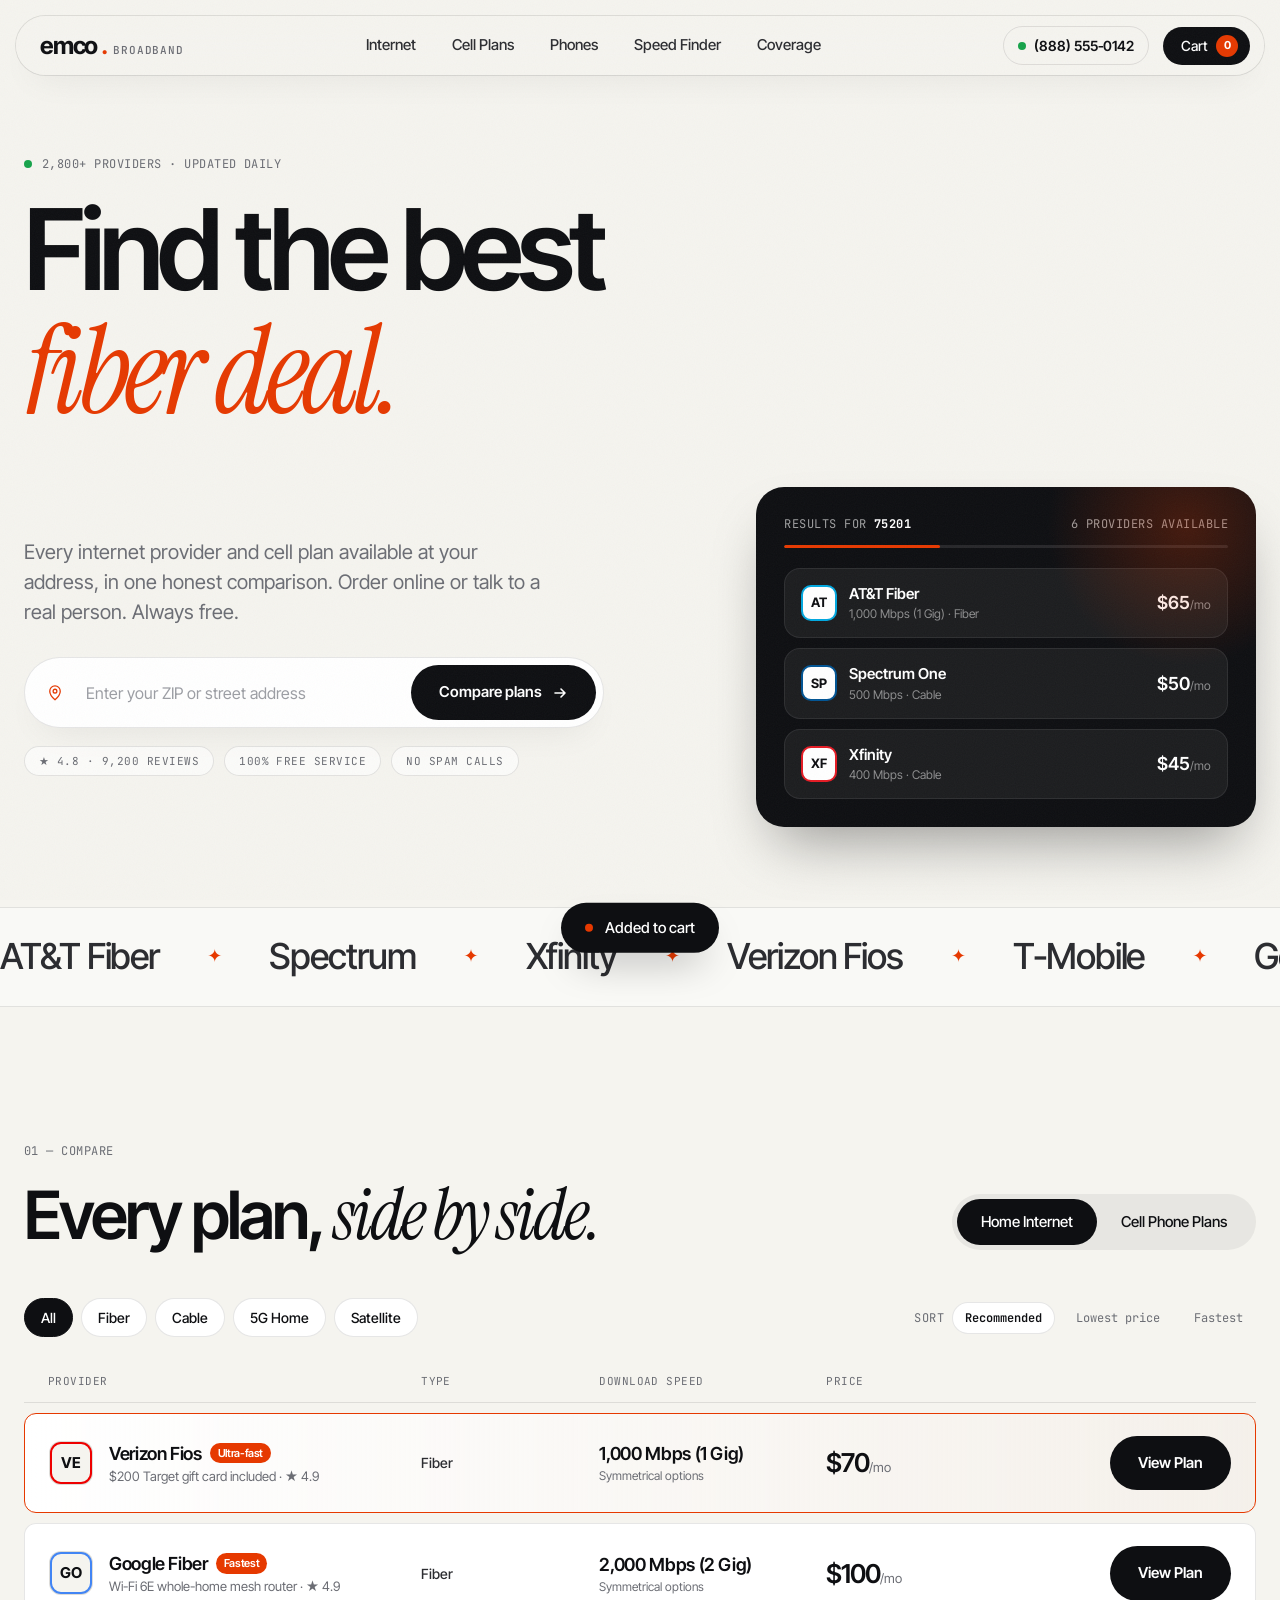
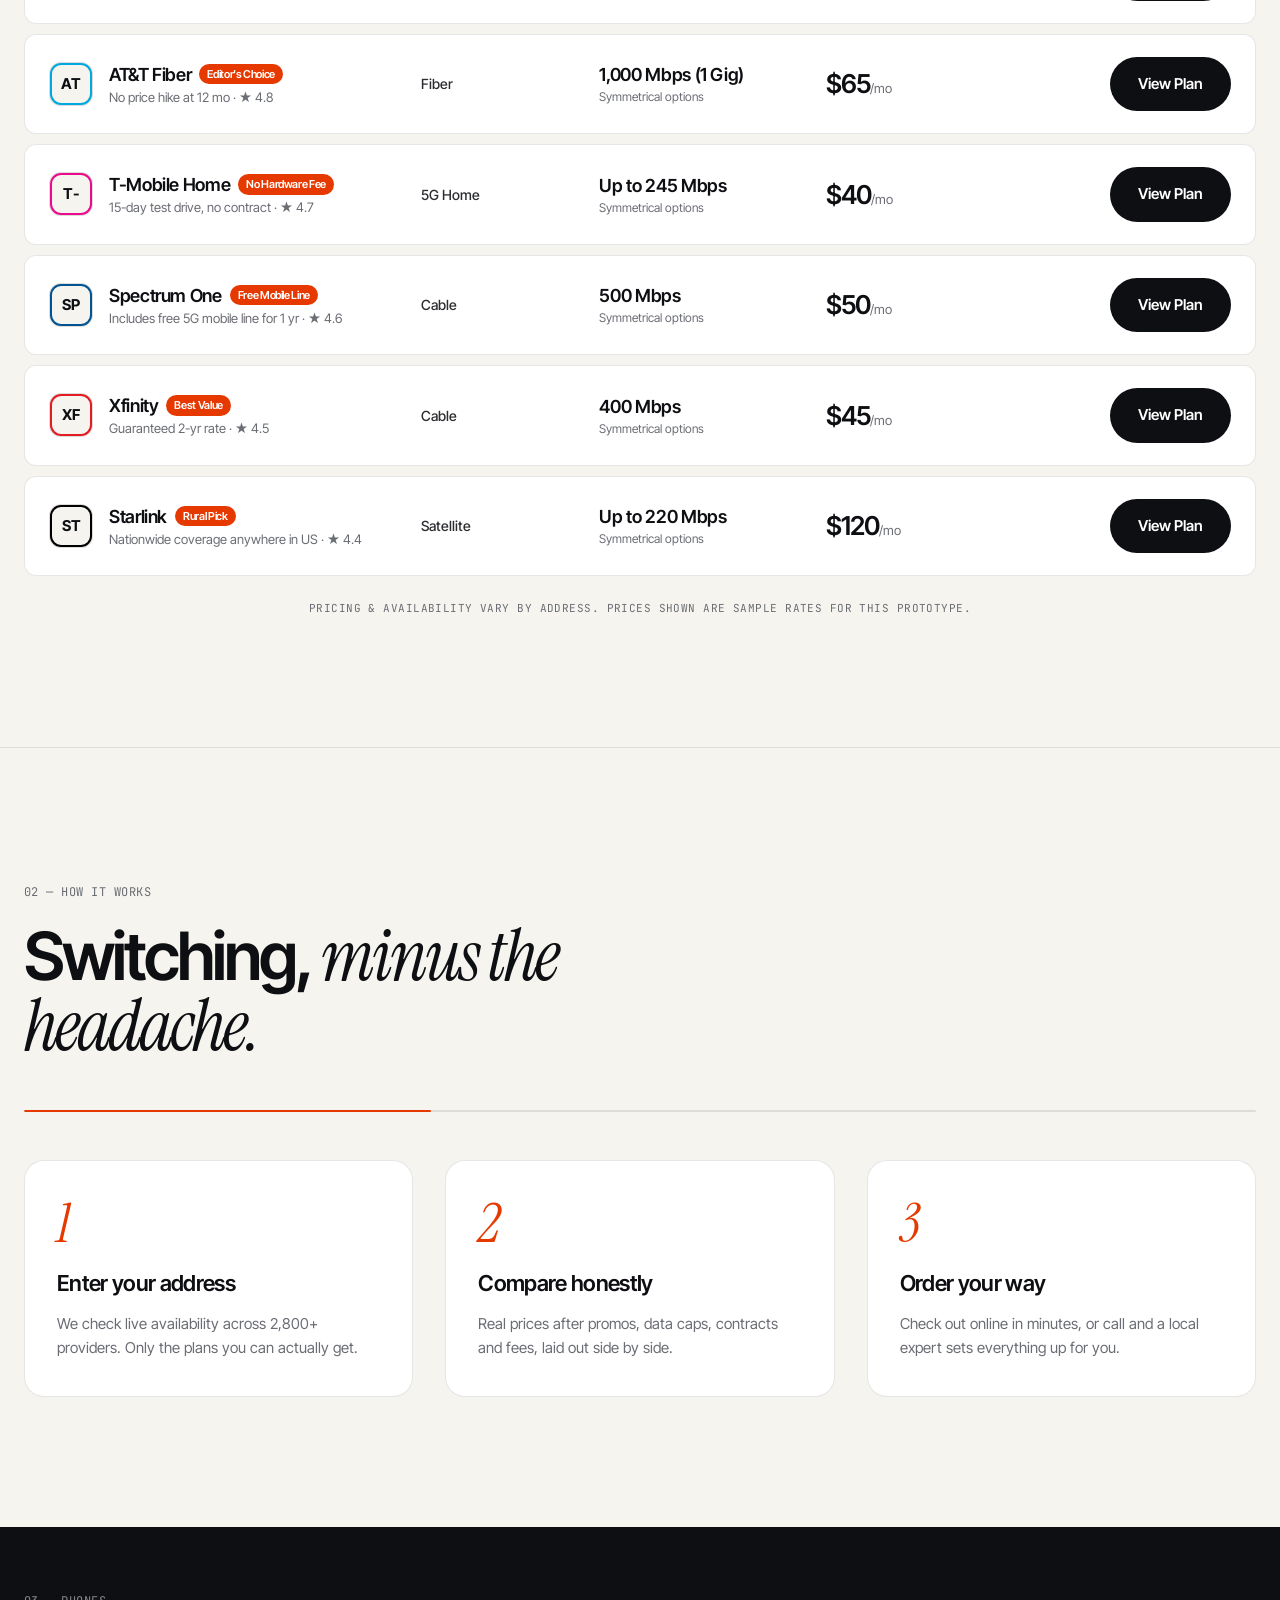
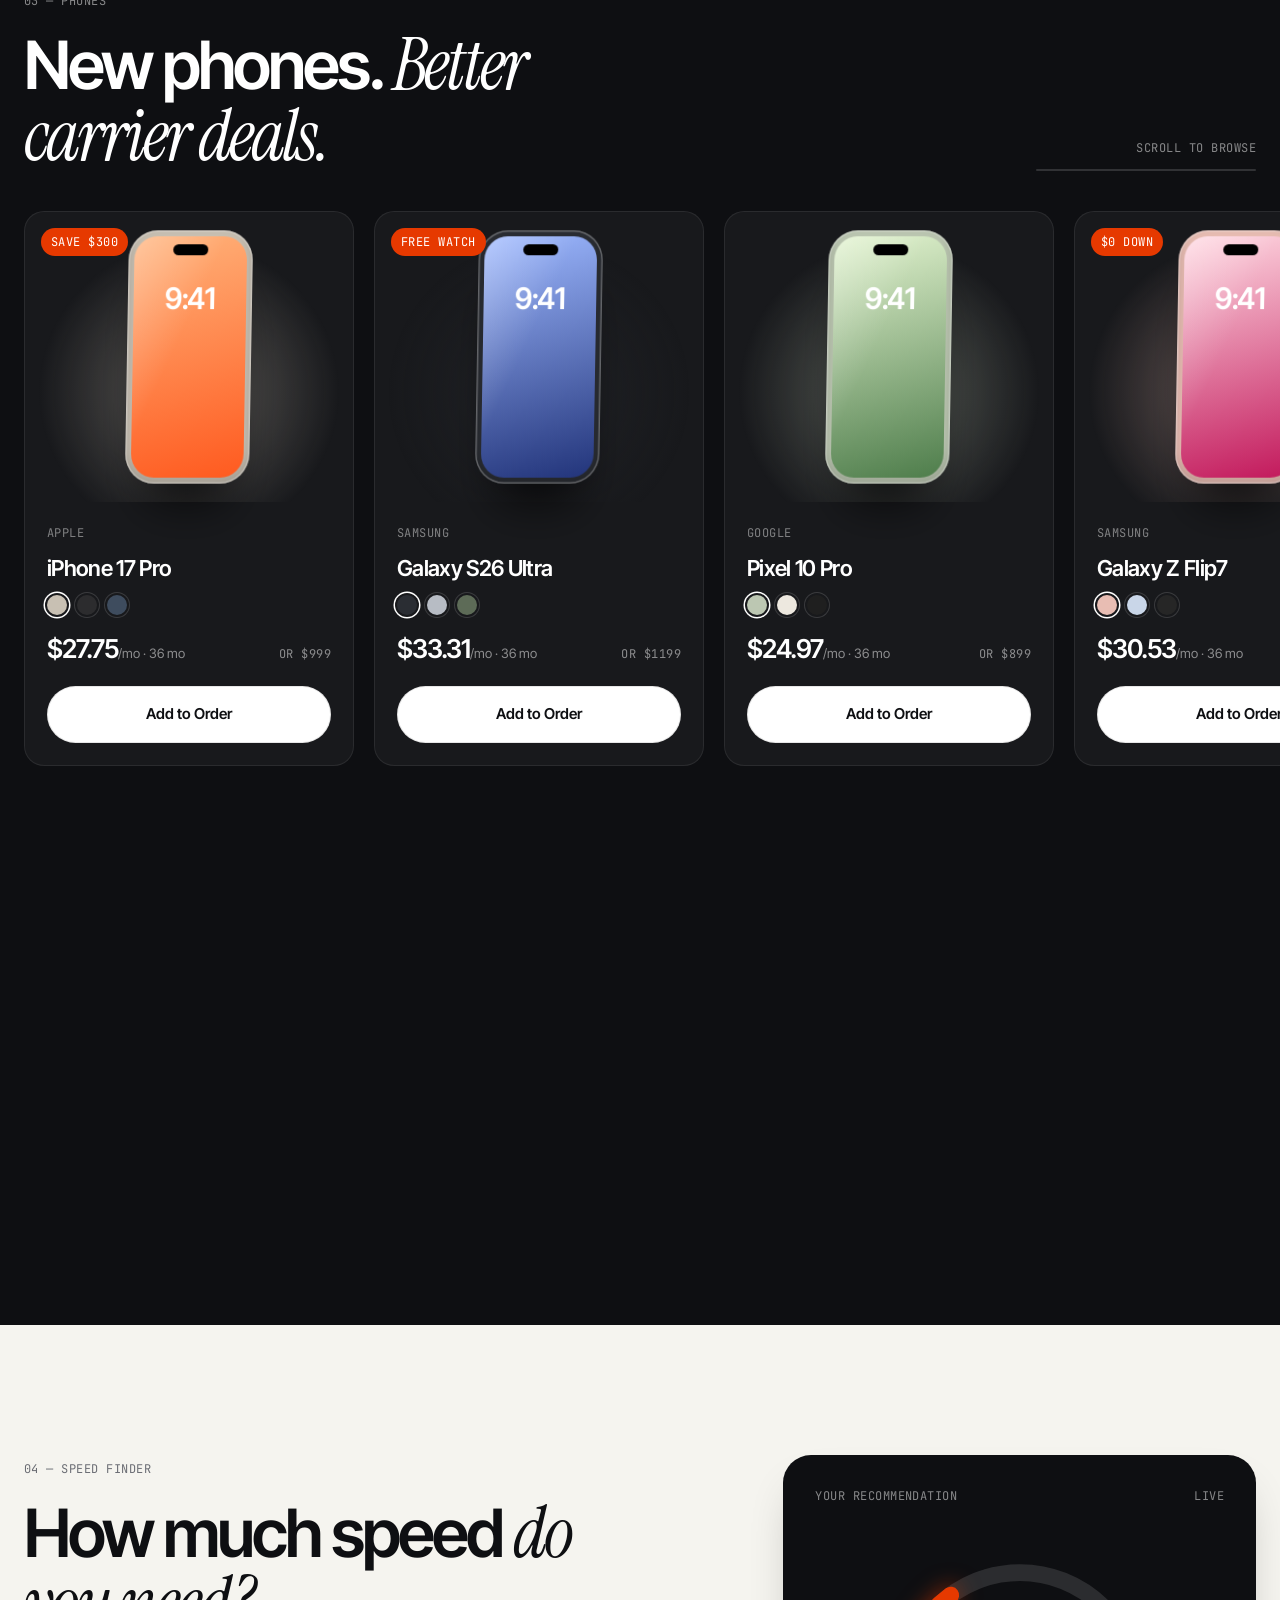
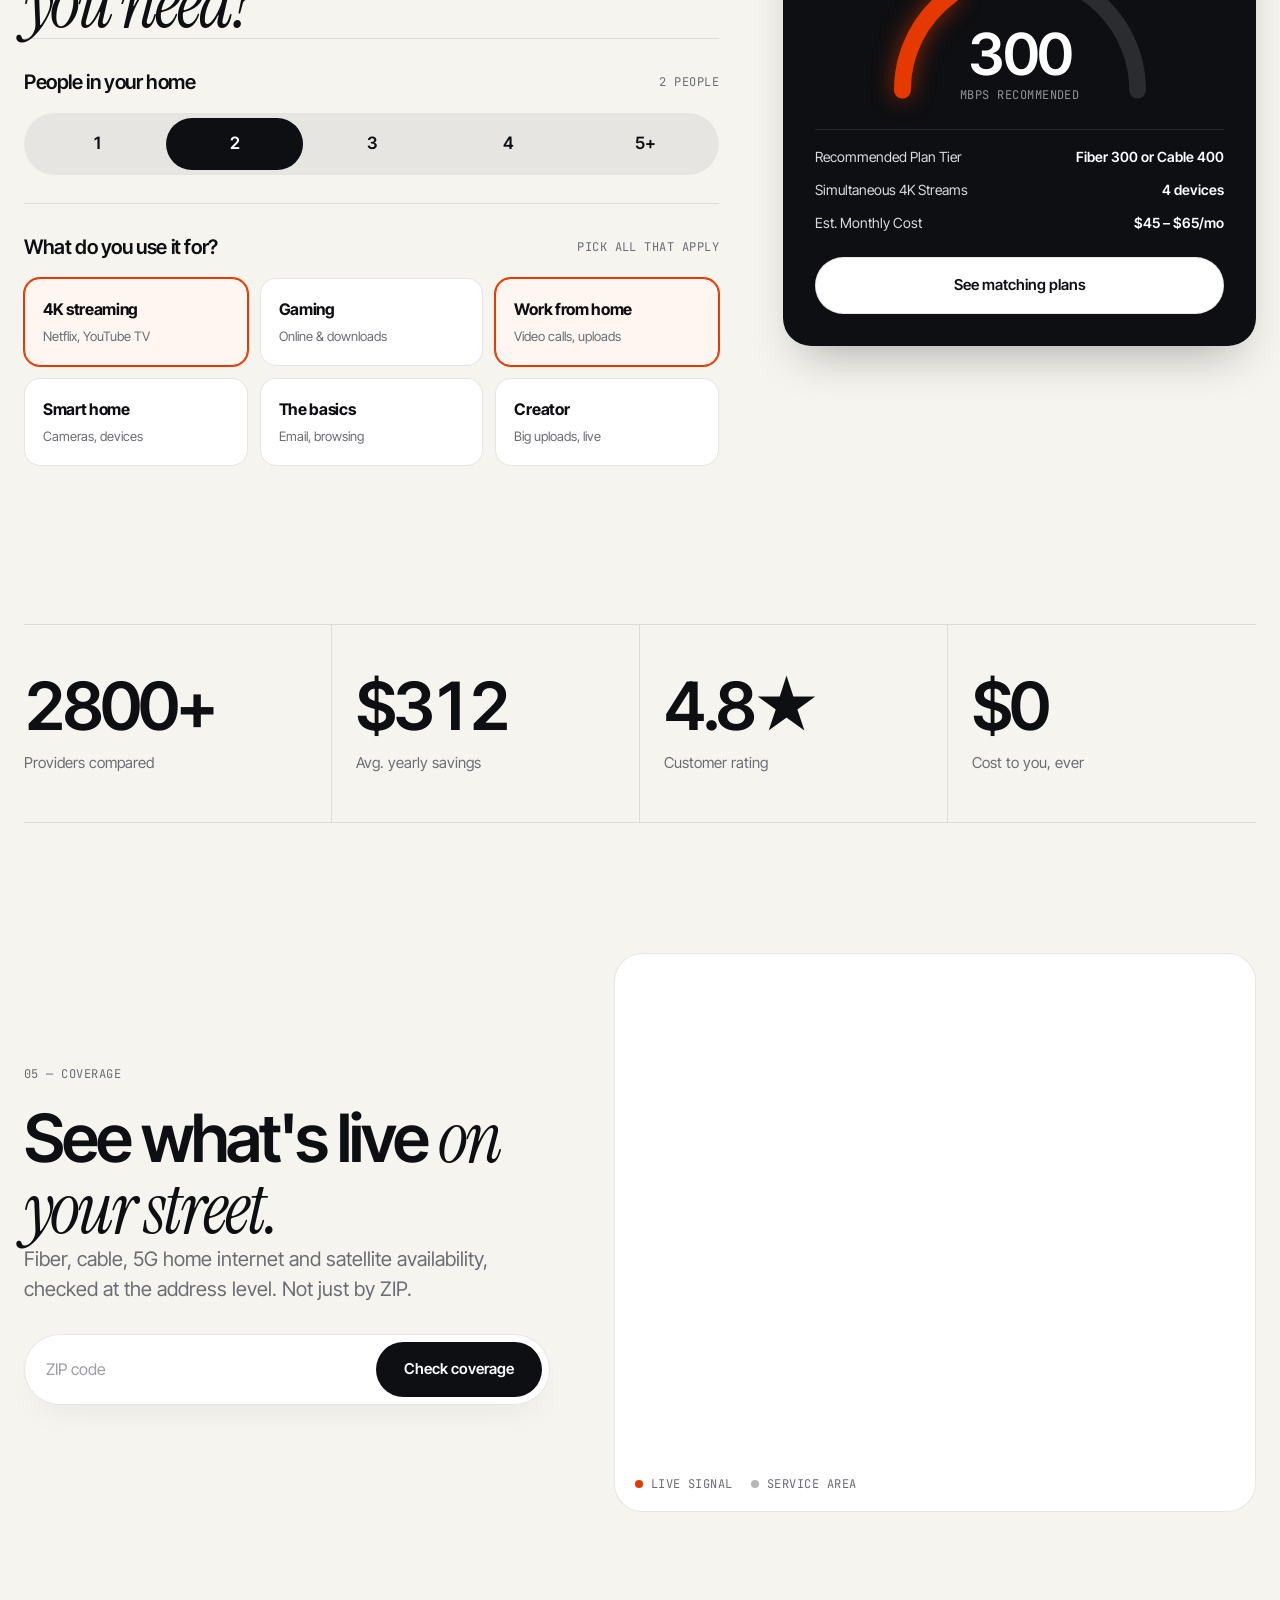
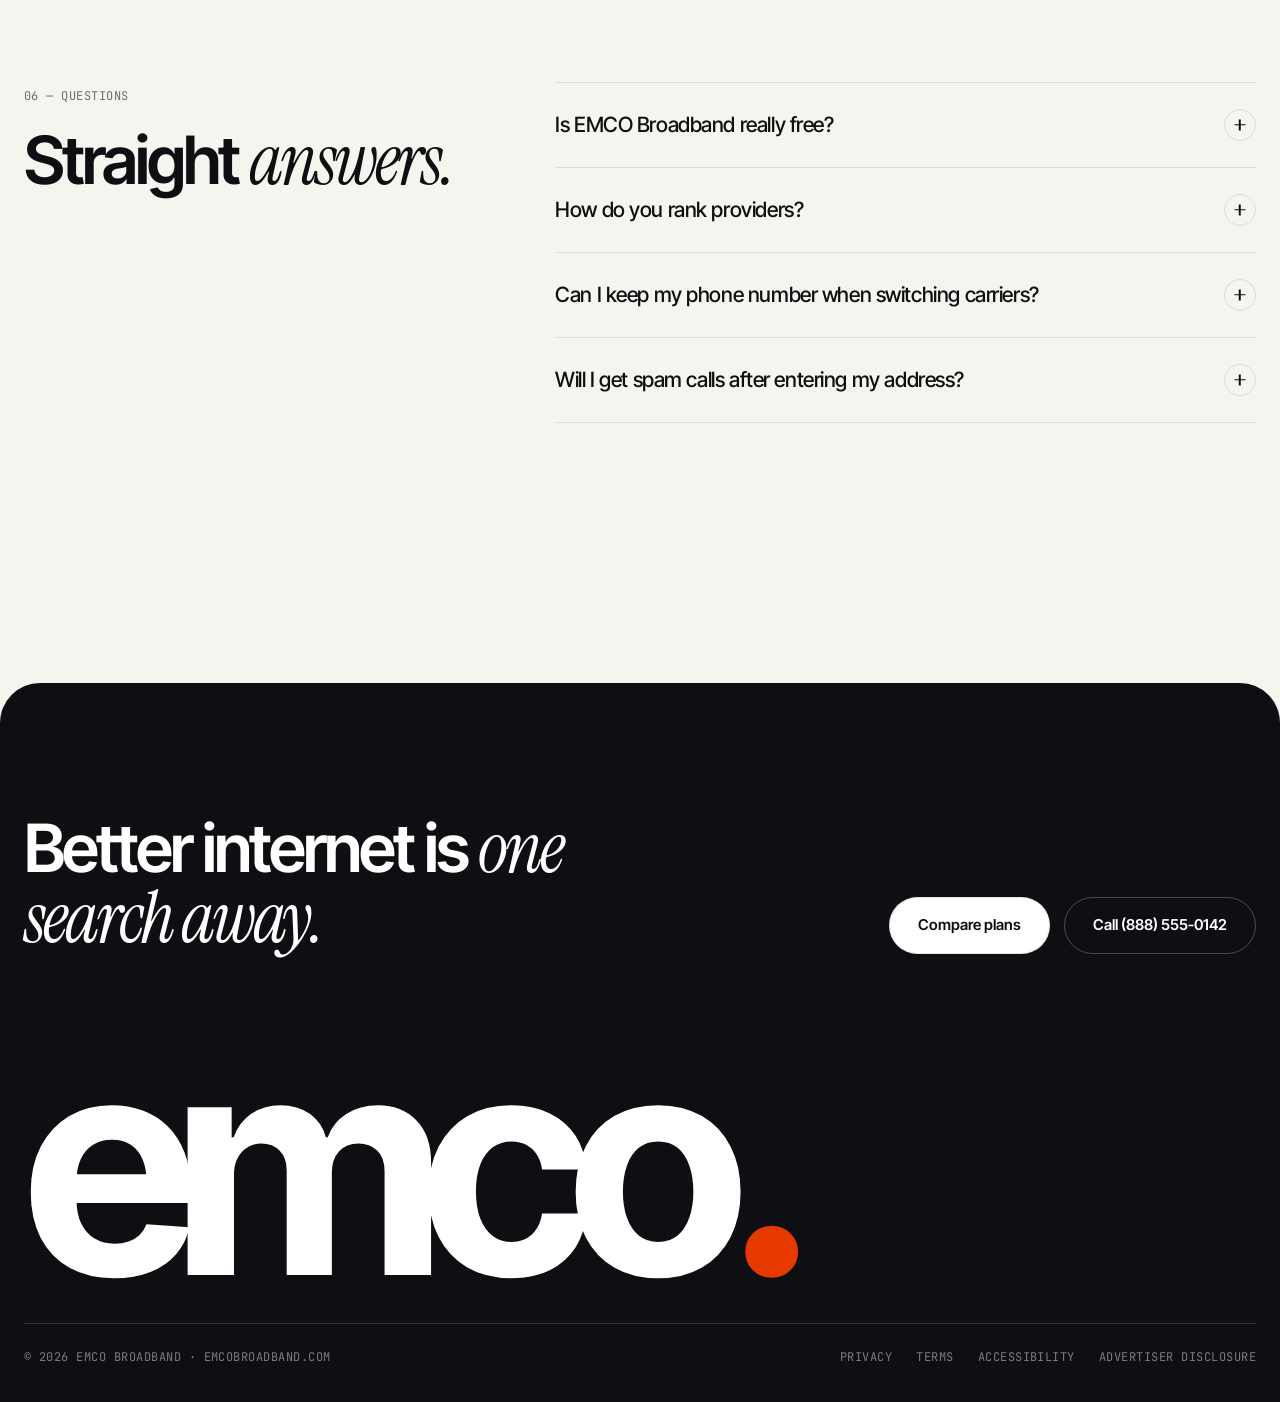
==== index.html @ efa90bae "Initial commit of EMCO Broadband" ====
<!doctype html>
<html lang="en">
<head>
  <meta charset="utf-8">
  <meta name="viewport" content="width=device-width, initial-scale=1">
  <title>EMCO Broadband — Compare Internet & Cell Phone Plans at Your Address</title>
  <meta name="description" content="Compare every internet provider and cell phone plan available at your address. Fiber, cable, 5G home internet and satellite — order online or by phone, free.">
  <link rel="preconnect" href="https://fonts.googleapis.com">
  <link rel="preconnect" href="https://fonts.gstatic.com" crossorigin>
  <link href="https://fonts.googleapis.com/css2?family=Instrument+Serif:ital@0;1&family=Inter+Tight:wght@400;500;600;700&family=JetBrains+Mono:wght@400;500&display=swap" rel="stylesheet">
  <link rel="stylesheet" href="styles.css">
</head>
<body>
  <div class="cursor" aria-hidden="true"></div>

  <!-- NAV -->
  <header class="nav">
    <a class="logo" href="#top" aria-label="EMCO Broadband home">emco<span>.</span><small class="mono">broadband</small></a>
    <nav class="nav-links">
      <a href="#compare" data-tab-link="internet">Internet</a>
      <a href="#compare" data-tab-link="mobile">Cell Plans</a>
      <a href="#phones">Phones</a>
      <a href="#finder">Speed Finder</a>
      <a href="#coverage">Coverage</a>
    </nav>
    <div class="nav-actions">
      <a href="tel:+18885550142" class="call-link"><span class="live-dot"></span>(888) 555‑0142</a>
      <button class="cart-btn" aria-label="Cart"><span>Cart</span> <span class="cart-count">0</span></button>
    </div>
  </header>

  <main>
    <!-- HERO -->
    <section class="hero" id="top">
      <div class="container">
        <p class="eyebrow mono" data-reveal><span class="live-dot"></span>2,800+ providers · updated daily</p>
        <h1 class="hero-title" aria-label="Find the best internet at your address.">
          <span class="line"><span class="w">Find the best</span></span>
          <span class="line"><span class="w"><span class="rotator serif"><span class="rot-sizer" aria-hidden="true">phone deal.</span><span class="rw">internet.</span><span class="rw">fiber deal.</span><span class="rw">5G plan.</span><span class="rw">phone deal.</span></span></span></span>
        </h1>

        <div class="hero-grid">
          <div class="hero-copy">
            <p class="lead" data-reveal style="--d:.3s">Every internet provider and cell plan available at your address, in one honest comparison. Order online or talk to a real person. Always free.</p>
            <form class="address" id="heroForm" data-reveal style="--d:.4s">
              <svg class="pin" width="18" height="18" viewBox="0 0 24 24" fill="none" aria-hidden="true"><path d="M12 21s-7-6.2-7-11.5A7 7 0 0 1 19 9.5C19 14.8 12 21 12 21Z" stroke="currentColor" stroke-width="1.7"/><circle cx="12" cy="9.5" r="2.5" stroke="currentColor" stroke-width="1.7"/></svg>
              <input type="text" placeholder="Enter your ZIP or street address" aria-label="ZIP or address">
              <button class="btn btn-ink magnetic" type="submit"><span>Compare plans</span>
                <svg width="16" height="16" viewBox="0 0 16 16" fill="none"><path d="M3 8h10M9 4l4 4-4 4" stroke="currentColor" stroke-width="1.6" stroke-linecap="round" stroke-linejoin="round"/></svg>
              </button>
            </form>
            <div class="hero-proof mono" data-reveal style="--d:.5s">
              <span>★ 4.8 · 9,200 reviews</span><span>100% free service</span><span>No spam calls</span>
            </div>
          </div>

          <!-- animated live results preview -->
          <div class="results-card" data-reveal style="--d:.35s">
            <div class="rc-head mono"><span>Results for <b id="rcZip">75201</b></span><span id="rcCount">Searching…</span></div>
            <div class="rc-bar"><i></i></div>
            <div class="rc-list" id="rcList"></div>
          </div>
        </div>
      </div>
    </section>

    <!-- PROVIDER MARQUEE -->
    <div class="marquee" aria-label="Providers we compare">
      <div class="marquee-track">
        <span>AT&amp;T Fiber</span><span>Spectrum</span><span>Xfinity</span><span>Verizon Fios</span><span>T‑Mobile</span><span>Google Fiber</span><span>Starlink</span><span>Frontier</span><span>Cox</span><span>Visible</span><span>Mint Mobile</span>
        <span>AT&amp;T Fiber</span><span>Spectrum</span><span>Xfinity</span><span>Verizon Fios</span><span>T‑Mobile</span><span>Google Fiber</span><span>Starlink</span><span>Frontier</span><span>Cox</span><span>Visible</span><span>Mint Mobile</span>
      </div>
    </div>

    <!-- COMPARE -->
    <section class="section" id="compare">
      <div class="container">
        <div class="section-head">
          <div>
            <p class="eyebrow mono">01 — Compare</p>
            <h2 class="h2" data-reveal>Every plan, <span class="serif">side by side.</span></h2>
          </div>
          <div class="tabs" role="tablist">
            <span class="tab-indicator"></span>
            <button class="tab is-active" role="tab" data-tab="internet">Home Internet</button>
            <button class="tab" role="tab" data-tab="mobile">Cell Phone Plans</button>
          </div>
        </div>

        <div class="compare-tools">
          <div class="chips" id="chips"></div>
          <div class="sort mono">
            <span>Sort</span>
            <button class="on" data-sort="rec">Recommended</button>
            <button data-sort="price">Lowest price</button>
            <button data-sort="metric">Fastest</button>
          </div>
        </div>
        <div class="rows-head mono"><span>Provider</span><span>Type</span><span id="metricHead">Download speed</span><span>Price</span><span></span></div>
        <div class="rows" id="rows"></div>
        <p class="fine mono">Pricing & availability vary by address. Prices shown are sample rates for this prototype.</p>
      </div>
    </section>

    <!-- HOW IT WORKS -->
    <section class="section how" id="how">
      <div class="container">
        <p class="eyebrow mono">02 — How it works</p>
        <h2 class="h2" data-reveal>Switching, <span class="serif">minus the headache.</span></h2>
        <div class="steps-line"><i id="stepsLine"></i></div>
        <div class="steps">
          <div class="step-card" data-reveal><span class="step-num serif">1</span><h3>Enter your address</h3><p>We check live availability across 2,800+ providers. Only the plans you can actually get.</p></div>
          <div class="step-card" data-reveal style="--d:.1s"><span class="step-num serif">2</span><h3>Compare honestly</h3><p>Real prices after promos, data caps, contracts and fees, laid out side by side.</p></div>
          <div class="step-card" data-reveal style="--d:.2s"><span class="step-num serif">3</span><h3>Order your way</h3><p>Check out online in minutes, or call and a local expert sets everything up for you.</p></div>
        </div>
      </div>
    </section>

    <!-- PHONES (horizontal scroll) -->
    <section class="phones" id="phones">
      <div class="phones-sticky">
        <div class="container phones-head">
          <div>
            <p class="eyebrow mono">03 — Phones</p>
            <h2 class="h2">New phones. <span class="serif">Better carrier deals.</span></h2>
          </div>
          <div class="phones-meta">
            <span class="mono">Scroll to browse</span>
            <div class="progress"><span id="phonesProgress"></span></div>
          </div>
        </div>
        <div class="phones-track" id="phonesTrack"></div>
      </div>
    </section>

    <!-- SPEED FINDER -->
    <section class="section" id="finder">
      <div class="container finder-grid">
        <div>
          <p class="eyebrow mono">04 — Speed finder</p>
          <h2 class="h2" data-reveal>How much speed <span class="serif">do you need?</span></h2>

          <div class="step" data-reveal>
            <div class="step-label"><h4>People in your home</h4><span class="mono muted" id="peopleLabel">2 people</span></div>
            <div class="seg">
              <span class="seg-thumb"></span>
              <button data-people="1">1</button><button data-people="2">2</button><button data-people="3">3</button><button data-people="4">4</button><button data-people="5">5+</button>
            </div>
          </div>

          <div class="step" data-reveal>
            <div class="step-label"><h4>What do you use it for?</h4><span class="mono muted">Pick all that apply</span></div>
            <div class="choice-grid">
              <button class="choice" data-use="stream"><b>4K streaming</b><span>Netflix, YouTube TV</span></button>
              <button class="choice" data-use="game"><b>Gaming</b><span>Online & downloads</span></button>
              <button class="choice" data-use="wfh"><b>Work from home</b><span>Video calls, uploads</span></button>
              <button class="choice" data-use="smart"><b>Smart home</b><span>Cameras, devices</span></button>
              <button class="choice" data-use="basic"><b>The basics</b><span>Email, browsing</span></button>
              <button class="choice" data-use="creator"><b>Creator</b><span>Big uploads, live</span></button>
            </div>
          </div>
        </div>

        <aside class="summary" data-reveal>
          <div class="sum-head mono"><span>Your recommendation</span><span>Live</span></div>
          <div class="gauge">
            <svg viewBox="0 0 200 116" aria-hidden="true">
              <path class="gauge-track" d="M16 108 A84 84 0 0 1 184 108" pathLength="100"/>
              <path class="gauge-fill" d="M16 108 A84 84 0 0 1 184 108" pathLength="100"/>
            </svg>
            <div class="gauge-value"><span id="recNum">0</span><small class="mono">Mbps recommended</small></div>
          </div>
          <div class="sum-rows" id="recRows"></div>
          <button class="btn btn-light full" id="seeMatches"><span>See matching plans</span></button>
        </aside>
      </div>
    </section>

    <!-- STATS -->
    <section class="container stats">
      <div class="stat" data-reveal><b data-count="2800" data-suffix="+">0</b><span>Providers compared</span></div>
      <div class="stat" data-reveal style="--d:.08s"><b data-count="312" data-prefix="$">0</b><span>Avg. yearly savings</span></div>
      <div class="stat" data-reveal style="--d:.16s"><b data-count="4.8" data-dec="1" data-suffix="★">0</b><span>Customer rating</span></div>
      <div class="stat" data-reveal style="--d:.24s"><b data-count="0" data-prefix="$">0</b><span>Cost to you, ever</span></div>
    </section>

    <!-- COVERAGE -->
    <section class="section" id="coverage">
      <div class="container coverage-grid">
        <div>
          <p class="eyebrow mono">05 — Coverage</p>
          <h2 class="h2" data-reveal>See what's live <span class="serif">on your street.</span></h2>
          <p class="lead" data-reveal>Fiber, cable, 5G home internet and satellite availability, checked at the address level. Not just by ZIP.</p>
          <form class="address" id="zipForm" data-reveal>
            <input type="text" inputmode="numeric" placeholder="ZIP code" aria-label="ZIP code" maxlength="10">
            <button class="btn btn-ink magnetic" type="submit"><span>Check coverage</span></button>
          </form>
          <p class="form-result" id="zipResult" aria-live="polite"></p>
        </div>
        <div class="map" data-reveal>
          <canvas id="mapCanvas"></canvas>
          <div class="map-legend mono"><span><i></i>Live signal</span><span><i class="ink"></i>Service area</span></div>
        </div>
      </div>
    </section>

    <!-- FAQ -->
    <section class="section faq">
      <div class="container faq-grid">
        <div>
          <p class="eyebrow mono">06 — Questions</p>
          <h2 class="h2" data-reveal>Straight <span class="serif">answers.</span></h2>
        </div>
        <div class="faq-list">
          <div class="faq-item"><button class="faq-q">Is EMCO Broadband really free?<i></i></button><div class="faq-a"><div><p>Yes. Providers pay us when you sign up, so you never pay extra. You get the same price, or better, than going direct.</p></div></div></div>
          <div class="faq-item"><button class="faq-q">How do you rank providers?<i></i></button><div class="faq-a"><div><p>"Recommended" weighs real price after promos, speed, contract terms and customer ratings. You can re-sort by price or speed any time.</p></div></div></div>
          <div class="faq-item"><button class="faq-q">Can I keep my phone number when switching carriers?<i></i></button><div class="faq-a"><div><p>Absolutely. We'll port your number during checkout. Most transfers finish within minutes.</p></div></div></div>
          <div class="faq-item"><button class="faq-q">Will I get spam calls after entering my address?<i></i></button><div class="faq-a"><div><p>No. We never sell your info. We only call if you ask us to.</p></div></div></div>
        </div>
      </div>
    </section>
  </main>

  <!-- CTA / FOOTER -->
  <footer class="cta">
    <div class="container">
      <div class="cta-row">
        <h2 class="h2" data-reveal>Better internet is <span class="serif">one search away.</span></h2>
        <div class="cta-actions">
          <a href="#top" class="btn btn-light magnetic"><span>Compare plans</span></a>
          <a href="tel:+18885550142" class="btn btn-ghost"><span>Call (888) 555‑0142</span></a>
        </div>
      </div>
      <div class="wordmark" aria-hidden="true"><span style="--i:0">e</span><span style="--i:1">m</span><span style="--i:2">c</span><span style="--i:3">o</span><span class="dot" style="--i:4">.</span></div>
      <div class="footer-row mono">
        <span>© 2026 EMCO Broadband · emcobroadband.com</span>
        <nav><a href="#">Privacy</a><a href="#">Terms</a><a href="#">Accessibility</a><a href="#">Advertiser disclosure</a></nav>
      </div>
    </div>
  </footer>

  <div class="toast" role="status"><i></i><span id="toastText">Added to cart</span></div>

  <script src="app.js"></script>
</body>
</html>
---- styles.css ----
:root {
  --bg: #F5F4EF;
  --bg-card: #FFFFFF;
  --ink: #0E0F12;
  --ink-secondary: #2C2D31;
  --muted: #6B6D74;
  --line: rgba(14, 15, 18, 0.1);
  --line-light: rgba(14, 15, 18, 0.05);
  --accent: #E63900;
  --accent-soft: rgba(230, 57, 0, 0.08);
  --accent-glow: rgba(230, 57, 0, 0.25);
  --blue: #1D58F6;
  --green: #108A4A;
  --ease: cubic-bezier(0.16, 1, 0.3, 1);
  --ease-bounce: cubic-bezier(0.34, 1.56, 0.64, 1);
  --r: 20px;
  --r-sm: 12px;
}

* { box-sizing: border-box; margin: 0; padding: 0; }
html { -webkit-font-smoothing: antialiased; scroll-behavior: smooth; }
body {
  background: var(--bg);
  color: var(--ink);
  font-family: 'Inter Tight', system-ui, -apple-system, sans-serif;
  font-size: 16px;
  line-height: 1.5;
  overflow-x: hidden;
}

/* Subtle grain texture overlay */
body::after {
  content: ''; position: fixed; inset: 0; pointer-events: none; z-index: 999; opacity: 0.04;
  background-image: url("data:image/svg+xml,%3Csvg xmlns='http://www.w3.org/2000/svg' width='160' height='160'%3E%3Cfilter id='n'%3E%3CfeTurbulence type='fractalNoise' baseFrequency='.9' numOctaves='2' stitchTiles='stitch'/%3E%3C/filter%3E%3Crect width='100%25' height='100%25' filter='url(%23n)'/%3E%3C/svg%3E");
}

a { color: inherit; text-decoration: none; }
button { font: inherit; color: inherit; background: none; border: 0; cursor: pointer; }
input { font: inherit; color: inherit; }
::selection { background: var(--accent); color: #fff; }

.container { width: min(1280px, 100% - 48px); margin-inline: auto; }
.mono { font-family: 'JetBrains Mono', monospace; font-size: 12px; letter-spacing: 0.04em; text-transform: uppercase; }
.serif { font-family: 'Instrument Serif', Georgia, serif; font-style: italic; font-weight: 400; }
.muted { color: var(--muted); }
.accent { color: var(--accent); }

.eyebrow { display: inline-flex; align-items: center; gap: 10px; color: var(--muted); margin-bottom: 20px; }
.live-dot { width: 8px; height: 8px; border-radius: 50%; background: #16a34a; box-shadow: 0 0 0 0 rgba(22, 163, 74, 0.4); animation: pulse 2.2s infinite; }
@keyframes pulse {
  0% { box-shadow: 0 0 0 0 rgba(22, 163, 74, 0.5); }
  70% { box-shadow: 0 0 0 10px rgba(22, 163, 74, 0); }
  100% { box-shadow: 0 0 0 0 rgba(22, 163, 74, 0); }
}

/* Reveal motion */
[data-reveal] {
  opacity: 0;
  transform: translateY(28px);
  transition: opacity 0.85s var(--ease), transform 0.85s var(--ease);
  transition-delay: var(--d, 0s);
}
[data-reveal].in { opacity: 1; transform: translateY(0); }

/* Interactive cursor */
.cursor {
  position: fixed; top: 0; left: 0; width: 10px; height: 10px; border-radius: 50%;
  background: var(--accent); pointer-events: none; z-index: 500; opacity: 0;
  transition: width 0.35s var(--ease), height 0.35s var(--ease), background 0.3s;
  mix-blend-mode: multiply;
}
.cursor.big { width: 44px; height: 44px; background: rgba(230, 57, 0, 0.15); mix-blend-mode: normal; }
@media (pointer: coarse) { .cursor { display: none; } }

/* ---------- NAV ---------- */
.nav {
  position: fixed; top: 16px; left: 50%; transform: translateX(-50%); z-index: 100;
  width: min(1280px, 100% - 32px); display: flex; align-items: center; justify-content: space-between;
  padding: 10px 14px 10px 24px; border-radius: 999px;
  background: rgba(245, 244, 239, 0.7);
  backdrop-filter: blur(16px); -webkit-backdrop-filter: blur(16px);
  box-shadow: 0 0 0 1px var(--line), 0 16px 36px -16px rgba(0, 0, 0, 0.08);
  transition: transform 0.5s var(--ease), background 0.3s;
}
.nav.hidden { transform: translate(-50%, -150%); }
.logo { font-weight: 700; font-size: 24px; letter-spacing: -0.05em; display: inline-flex; align-items: baseline; gap: 4px; }
.logo span { color: var(--accent); }
.logo small { font-size: 11px; color: var(--muted); font-weight: 500; letter-spacing: 0.08em; padding-left: 2px; }
.nav-links { display: flex; gap: 4px; }
.nav-links a { padding: 8px 16px; border-radius: 999px; font-weight: 500; font-size: 15px; color: var(--ink-secondary); transition: all 0.2s; }
.nav-links a:hover { background: rgba(14, 15, 18, 0.06); color: var(--ink); }
.nav-actions { display: flex; align-items: center; gap: 14px; }
.call-link { display: inline-flex; align-items: center; gap: 8px; font-size: 14px; font-weight: 600; color: var(--ink); padding: 8px 14px; border-radius: 999px; border: 1px solid var(--line); transition: border-color 0.2s, background 0.2s; }
.call-link:hover { border-color: var(--ink); background: rgba(14, 15, 18, 0.04); }
.cart-btn { display: inline-flex; align-items: center; gap: 8px; background: var(--ink); color: #fff; padding: 8px 12px 8px 18px; border-radius: 999px; font-weight: 500; font-size: 14px; transition: transform 0.2s; }
.cart-btn:hover { transform: scale(1.02); }
.cart-count { display: inline-grid; place-items: center; min-width: 22px; height: 22px; border-radius: 999px; background: var(--accent); color: #fff; font-size: 11px; font-weight: 700; }
.cart-count.bump { animation: bump 0.5s var(--ease-bounce); }
@keyframes bump { 50% { transform: scale(1.6); } }

/* ---------- BUTTONS ---------- */
.btn {
  display: inline-flex; align-items: center; justify-content: center; gap: 10px;
  padding: 16px 28px; border-radius: 999px; font-weight: 600; font-size: 15px; white-space: nowrap;
  position: relative; overflow: hidden; isolation: isolate;
  transition: transform 0.3s var(--ease), box-shadow 0.3s var(--ease), color 0.3s;
}
.btn::before {
  content: ''; position: absolute; inset: 0; z-index: -1;
  background: var(--accent); border-radius: inherit;
  transform: translateY(102%); transition: transform 0.45s var(--ease);
}
.btn:hover::before { transform: translateY(0); }
.btn-ink { background: var(--ink); color: #fff; }
.btn-ink:hover { color: #fff; box-shadow: 0 12px 28px -10px rgba(0, 0, 0, 0.35); }
.btn-light { background: #fff; color: var(--ink); border: 1px solid var(--line); }
.btn-light:hover { color: #fff; border-color: var(--accent); }
.btn-ghost { background: transparent; color: #fff; border: 1px solid rgba(255, 255, 255, 0.25); }
.btn-ghost:hover { border-color: #fff; background: rgba(255, 255, 255, 0.08); }
.btn.full { width: 100%; }
.btn.added::before { transform: translateY(0); background: var(--green); }
.btn.added { color: #fff; }

/* ---------- HERO ---------- */
.hero { padding: 150px 0 80px; min-height: 92vh; display: flex; align-items: center; }
.hero-title { font-size: clamp(52px, 8.8vw, 138px); line-height: 0.94; letter-spacing: -0.055em; font-weight: 600; margin: 4px 0 44px; }
.hero-title .line { display: block; overflow: hidden; padding-bottom: 0.08em; }
.hero-title .w { display: inline-block; transform: translateY(115%); transition: transform 1.1s var(--ease); }
.hero-title .line:nth-child(2) .w { transition-delay: 0.12s; }
.loaded .hero-title .w { transform: translateY(0); }

.rotator {
  position: relative; display: inline-block; line-height: 1; white-space: nowrap;
  color: var(--accent); font-size: 1.08em;
  clip-path: inset(-0.1em -0.3em -0.15em -0.1em);
  transition: width 0.65s var(--ease);
}
.rot-sizer { visibility: hidden; display: inline-block; width: 0; overflow: visible; }
.rotator .rw { position: absolute; left: 0; top: 0; white-space: nowrap; padding-right: 0.06em; transform: translateY(115%); transition: transform 0.75s var(--ease); }
.rotator .rw.is-active { transform: translateY(0); }
.rotator .rw.is-exit { transform: translateY(-115%); }
.rotator .rw:not(.is-active):not(.is-exit) { transition: none; }

.hero-grid { display: grid; grid-template-columns: 1.15fr 0.85fr; gap: 56px; align-items: center; }
.lead { font-size: 20px; line-height: 1.5; color: var(--muted); max-width: 520px; margin-bottom: 30px; font-weight: 400; }
.address {
  display: flex; align-items: center; gap: 8px; max-width: 580px;
  background: var(--bg-card); border: 1px solid var(--line); border-radius: 999px; padding: 7px;
  box-shadow: 0 16px 36px -16px rgba(0, 0, 0, 0.08);
  transition: box-shadow 0.3s, border-color 0.3s;
}
.address:focus-within { border-color: var(--ink); box-shadow: 0 0 0 4px var(--accent-glow), 0 20px 40px -16px rgba(0,0,0,0.12); }
.address .pin { margin-left: 14px; color: var(--accent); flex-shrink: 0; }
.address input { flex: 1; min-width: 0; border: 0; background: transparent; padding: 0 14px; outline: none; font-size: 16px; font-weight: 500; }
.address input::placeholder { color: #9C9EA4; font-weight: 400; }
.hero-proof { display: flex; flex-wrap: wrap; gap: 10px; color: var(--muted); margin-top: 18px; }
.hero-proof span { border: 1px solid var(--line); background: rgba(255, 255, 255, 0.6); border-radius: 999px; padding: 6px 14px; font-size: 11px; }

/* Hero Results Card (Live preview of BroadbandNow style comparison) */
.results-card {
  background: var(--ink); color: #fff; border-radius: 28px; padding: 28px;
  position: relative; overflow: hidden; box-shadow: 0 30px 60px -20px rgba(0, 0, 0, 0.4);
}
.results-card::before {
  content: ''; position: absolute; width: 280px; height: 280px; right: -70px; top: -100px;
  background: radial-gradient(circle, var(--accent-glow), transparent 70%); pointer-events: none;
}
.rc-head { display: flex; justify-content: space-between; align-items: center; color: rgba(255, 255, 255, 0.6); margin-bottom: 12px; }
.rc-head b { color: #fff; }
.rc-bar { height: 3px; background: rgba(255, 255, 255, 0.1); border-radius: 3px; overflow: hidden; margin-bottom: 20px; }
.rc-bar i { display: block; height: 100%; width: 35%; background: var(--accent); border-radius: 3px; animation: rcScan 2.4s ease-in-out infinite alternate; }
@keyframes rcScan { 0% { transform: translateX(0); width: 25%; } 100% { transform: translateX(250%); width: 45%; } }
.rc-list { display: grid; gap: 10px; }
.rc-item {
  display: flex; align-items: center; justify-content: space-between;
  background: rgba(255, 255, 255, 0.06); border: 1px solid rgba(255, 255, 255, 0.08);
  border-radius: 16px; padding: 14px 16px; transition: background 0.2s, transform 0.2s;
  animation: rcIn 0.5s var(--ease) backwards; animation-delay: calc(var(--i) * 80ms);
}
@keyframes rcIn { from { opacity: 0; transform: translateY(16px); } }
.rc-item:hover { background: rgba(255, 255, 255, 0.12); transform: translateX(4px); }
.rc-prov { display: flex; align-items: center; gap: 12px; }
.rc-badge { width: 36px; height: 36px; border-radius: 10px; background: #fff; color: var(--ink); display: grid; place-items: center; font-weight: 700; font-size: 13px; }
.rc-name { font-weight: 600; font-size: 15px; }
.rc-sub { font-size: 12px; color: rgba(255, 255, 255, 0.5); }
.rc-price { text-align: right; }
.rc-price b { font-size: 18px; font-weight: 600; }
.rc-price span { font-size: 12px; color: rgba(255, 255, 255, 0.5); }

/* ---------- MARQUEE ---------- */
.marquee { border-block: 1px solid var(--line); overflow: hidden; padding: 22px 0; background: rgba(255, 255, 255, 0.4); }
.marquee-track { display: flex; width: max-content; animation: marq 42s linear infinite; }
.marquee:hover .marquee-track { animation-play-state: paused; }
.marquee-track span {
  display: inline-flex; align-items: center;
  font-size: clamp(22px, 2.8vw, 38px); font-weight: 500; letter-spacing: -0.03em;
  white-space: nowrap; padding-right: 48px; color: var(--ink-secondary);
}
.marquee-track span::after { content: '✦'; color: var(--accent); font-size: 0.5em; margin-left: 48px; }
@keyframes marq { to { transform: translateX(-50%); } }

/* ---------- SECTIONS ---------- */
.section { padding: 130px 0; }
.section-head { display: flex; justify-content: space-between; align-items: flex-end; gap: 32px; flex-wrap: wrap; margin-bottom: 48px; }
.h2 { font-size: clamp(38px, 5.2vw, 80px); line-height: 0.98; letter-spacing: -0.045em; font-weight: 600; max-width: 14ch; }
.h2 .serif { font-size: 1.08em; }

/* Tabs */
.tabs { position: relative; display: inline-flex; background: rgba(14, 15, 18, 0.06); padding: 5px; border-radius: 999px; }
.tab { position: relative; z-index: 1; padding: 12px 24px; border-radius: 999px; font-weight: 500; font-size: 15px; transition: color 0.35s; }
.tab.is-active { color: #fff; }
.tab-indicator { position: absolute; top: 5px; bottom: 5px; left: 0; width: 0; background: var(--ink); border-radius: 999px; transition: transform 0.5s var(--ease), width 0.5s var(--ease); }

/* Compare tools */
.compare-tools { display: flex; justify-content: space-between; align-items: center; gap: 20px; flex-wrap: wrap; margin-bottom: 24px; }
.chips { display: flex; gap: 8px; flex-wrap: wrap; }
.chip { padding: 8px 16px; border-radius: 999px; font-size: 14px; font-weight: 500; background: var(--bg-card); border: 1px solid var(--line); transition: all 0.2s; }
.chip:hover { border-color: var(--ink); }
.chip.on { background: var(--ink); color: #fff; border-color: var(--ink); }

.sort { display: flex; align-items: center; gap: 8px; color: var(--muted); font-size: 12px; }
.sort button { padding: 6px 12px; border-radius: 999px; border: 1px solid transparent; color: var(--muted); transition: all 0.2s; }
.sort button:hover { color: var(--ink); }
.sort button.on { color: var(--ink); border-color: var(--line); background: var(--bg-card); font-weight: 600; }

/* Table rows */
.rows-head {
  display: grid; grid-template-columns: 2.2fr 1fr 1.3fr 1.2fr 1.2fr; gap: 16px;
  padding: 12px 24px; color: var(--muted); font-size: 11px; border-bottom: 1px solid var(--line);
}
.rows { display: grid; gap: 10px; margin-top: 10px; }
.row-card {
  display: grid; grid-template-columns: 2.2fr 1fr 1.3fr 1.2fr 1.2fr; gap: 16px; align-items: center;
  background: var(--bg-card); border: 1px solid var(--line); border-radius: var(--r-sm);
  padding: 22px 24px; transition: transform 0.3s var(--ease), box-shadow 0.3s var(--ease), border-color 0.2s;
  animation: rowIn 0.5s var(--ease) backwards; animation-delay: calc(var(--i) * 50ms);
}
@keyframes rowIn { from { opacity: 0; transform: translateY(14px); } }
.row-card:hover { transform: translateY(-2px); box-shadow: 0 16px 36px -12px rgba(0, 0, 0, 0.08); border-color: rgba(14, 15, 18, 0.2); }
.row-card.highlight { border-color: var(--accent); background: linear-gradient(to right, #fff, rgba(230, 57, 0, 0.02)); }

.prov-cell { display: flex; align-items: center; gap: 16px; }
.prov-logo {
  width: 44px; height: 44px; border-radius: 12px; background: var(--bg);
  border: 1px solid var(--line); display: grid; place-items: center;
  font-weight: 700; font-size: 15px; color: var(--ink); flex-shrink: 0;
}
.prov-meta h3 { font-size: 18px; font-weight: 600; letter-spacing: -0.02em; display: flex; align-items: center; gap: 8px; }
.badge-tag { font-size: 11px; padding: 2px 8px; border-radius: 999px; background: var(--accent); color: #fff; font-weight: 600; }
.prov-meta p { font-size: 13px; color: var(--muted); }
.type-cell { font-size: 14px; font-weight: 500; color: var(--ink-secondary); }
.speed-cell b { font-size: 18px; font-weight: 600; letter-spacing: -0.02em; }
.speed-cell span { display: block; font-size: 12px; color: var(--muted); }
.price-cell b { font-size: 26px; font-weight: 600; letter-spacing: -0.04em; }
.price-cell span { font-size: 13px; color: var(--muted); }
.action-cell { display: flex; justify-content: flex-end; }
.fine { margin-top: 24px; color: var(--muted); font-size: 11px; text-align: center; }

/* ---------- HOW IT WORKS ---------- */
.how { background: var(--bg); border-top: 1px solid var(--line); }
.steps-line { height: 2px; background: var(--line); margin: 48px 0; position: relative; overflow: hidden; border-radius: 2px; }
.steps-line i { display: block; height: 100%; width: 33%; background: var(--accent); border-radius: inherit; transition: transform 0.6s var(--ease); }
.steps { display: grid; grid-template-columns: repeat(3, 1fr); gap: 32px; }
.step-card {
  background: var(--bg-card); border: 1px solid var(--line); border-radius: var(--r);
  padding: 36px 32px; position: relative; transition: transform 0.4s var(--ease), box-shadow 0.4s var(--ease);
}
.step-card:hover { transform: translateY(-6px); box-shadow: 0 24px 48px -18px rgba(0, 0, 0, 0.1); }
.step-num { font-size: 54px; line-height: 1; color: var(--accent); margin-bottom: 16px; display: block; }
.step-card h3 { font-size: 22px; font-weight: 600; letter-spacing: -0.03em; margin-bottom: 12px; }
.step-card p { color: var(--muted); font-size: 15px; line-height: 1.6; }

/* ---------- PHONES (Horizontal Scroll) ---------- */
.phones { position: relative; background: var(--ink); color: #fff; }
.phones-sticky { position: sticky; top: 0; height: 100vh; overflow: hidden; display: flex; flex-direction: column; justify-content: center; gap: 40px; }
.phones-head { display: flex; justify-content: space-between; align-items: flex-end; gap: 40px; }
.phones .eyebrow { color: rgba(255, 255, 255, 0.5); }
.phones-meta { display: grid; gap: 12px; justify-items: end; color: rgba(255, 255, 255, 0.5); }
.progress { width: 220px; height: 2px; background: rgba(255, 255, 255, 0.15); overflow: hidden; border-radius: 2px; }
.progress span { display: block; height: 100%; background: var(--accent); transform-origin: left; transform: scaleX(0); }
.phones-track { display: flex; gap: 20px; width: max-content; padding-left: max(24px, calc((100vw - 1280px) / 2)); padding-right: 24px; will-change: transform; }
.phone-card {
  width: 330px; flex: none; background: #18191C; border: 1px solid rgba(255, 255, 255, 0.08);
  border-radius: var(--r); overflow: hidden; transition: border-color 0.3s, transform 0.4s var(--ease);
}
.phone-card:hover { border-color: rgba(255, 255, 255, 0.25); }
.phone-stage {
  height: 290px; display: grid; place-items: center; position: relative; perspective: 900px;
  background: radial-gradient(circle at 50% 62%, color-mix(in srgb, var(--body) 40%, transparent), transparent 62%);
  transition: background 0.6s;
}
.phone-float { animation: float 6s ease-in-out infinite; }
.phone-card:nth-child(2n) .phone-float { animation-delay: -3s; }
@keyframes float { 50% { transform: translateY(-10px); } }
.phone {
  width: 128px; height: 254px; border-radius: 30px; padding: 6px; background: var(--body);
  box-shadow: inset 0 0 0 1.5px rgba(255, 255, 255, 0.28), inset 0 -8px 16px rgba(0, 0, 0, 0.2), 0 40px 50px -24px rgba(0, 0, 0, 0.8);
  transform: rotateY(var(--ry, -14deg)) rotateX(var(--rx, 4deg));
  transition: transform 0.5s var(--ease), background 0.6s;
}
.screen { width: 100%; height: 100%; border-radius: 24px; position: relative; overflow: hidden; background: linear-gradient(165deg, var(--s1), var(--s2)); }
.screen::after { content: ''; position: absolute; inset: 0; background: linear-gradient(115deg, rgba(255, 255, 255, 0.28), transparent 42%); }
.island { position: absolute; top: 8px; left: 50%; transform: translateX(-50%); width: 36px; height: 11px; background: #000; border-radius: 999px; z-index: 1; }
.time { position: absolute; top: 40px; width: 100%; text-align: center; color: #fff; font-weight: 600; font-size: 30px; letter-spacing: -0.04em; }
.badge { position: absolute; top: 16px; left: 16px; background: var(--accent); color: #fff; padding: 5px 10px; border-radius: 999px; z-index: 2; }
.phone-info { padding: 22px; display: grid; gap: 10px; }
.brand { color: rgba(255, 255, 255, 0.45); }
.phone-info h3 { font-size: 22px; letter-spacing: -0.03em; font-weight: 600; }
.swatches { display: flex; gap: 10px; }
.swatches button { width: 20px; height: 20px; border-radius: 50%; background: var(--c); box-shadow: 0 0 0 2px #18191C, 0 0 0 3px rgba(255, 255, 255, 0.15); transition: transform 0.2s; }
.swatches button:hover { transform: scale(1.15); }
.swatches button.on { box-shadow: 0 0 0 2px #18191C, 0 0 0 3.5px #fff; }
.phone-price { display: flex; justify-content: space-between; align-items: baseline; margin: 4px 0 8px; }
.phone-price b { font-size: 26px; letter-spacing: -0.04em; font-weight: 600; }
.phone-price span { color: rgba(255, 255, 255, 0.5); font-size: 13px; }
.phone-price .mono { font-size: 12px; }

/* ---------- SPEED FINDER ---------- */
.finder-grid { display: grid; grid-template-columns: 1.25fr 0.85fr; gap: 64px; align-items: start; }
.step { padding: 28px 0; border-top: 1px solid var(--line); display: grid; gap: 16px; }
.step-label { display: flex; justify-content: space-between; align-items: center; gap: 16px; }
.step-label h4 { font-size: 20px; font-weight: 600; letter-spacing: -0.02em; }
.seg { position: relative; display: grid; grid-template-columns: repeat(5, 1fr); background: rgba(14, 15, 18, 0.06); border-radius: 999px; padding: 5px; }
.seg button { position: relative; z-index: 1; padding: 13px 0; font-weight: 600; font-size: 17px; transition: color 0.4s; }
.seg button.on { color: #fff; }
.seg-thumb { position: absolute; top: 5px; bottom: 5px; left: 5px; width: calc((100% - 10px) / 5); background: var(--ink); border-radius: 999px; transform: translateX(calc(var(--idx, 0) * 100%)); transition: transform 0.5s var(--ease); }

.choice-grid { display: grid; grid-template-columns: repeat(3, 1fr); gap: 12px; }
.choice { text-align: left; padding: 18px; border-radius: 16px; background: var(--bg-card); border: 1px solid var(--line); transition: border-color 0.25s, box-shadow 0.25s, transform 0.3s var(--ease); }
.choice:hover { transform: translateY(-3px); }
.choice.on { border-color: var(--accent); background: #FFF5F1; box-shadow: 0 0 0 1px var(--accent); }
.choice b { display: block; font-size: 16px; letter-spacing: -0.02em; margin-bottom: 2px; }
.choice span { color: var(--muted); font-size: 13px; }

.summary {
  position: sticky; top: 100px; background: var(--ink); color: #fff;
  border-radius: 28px; padding: 32px; display: grid; gap: 24px;
  box-shadow: 0 24px 48px -18px rgba(0, 0, 0, 0.3);
}
.sum-head { display: flex; justify-content: space-between; color: rgba(255, 255, 255, 0.5); }
.gauge { position: relative; margin: 10px auto 4px; max-width: 280px; width: 100%; }
.gauge svg { width: 100%; display: block; overflow: visible; }
.gauge-track, .gauge-fill { fill: none; stroke-width: 12; stroke-linecap: round; }
.gauge-track { stroke: rgba(255, 255, 255, 0.12); }
.gauge-fill { stroke: var(--accent); stroke-dasharray: 100; stroke-dashoffset: 100; filter: drop-shadow(0 0 8px rgba(230, 57, 0, 0.6)); }
.gauge-value { position: absolute; left: 0; right: 0; bottom: 0; text-align: center; line-height: 1; }
.gauge-value span { font-size: 58px; font-weight: 600; letter-spacing: -0.05em; font-variant-numeric: tabular-nums; }
.gauge-value small { display: block; color: rgba(255, 255, 255, 0.55); margin-top: 6px; }

.sum-rows { display: grid; gap: 12px; border-top: 1px solid rgba(255, 255, 255, 0.1); padding-top: 16px; }
.sum-row { display: flex; justify-content: space-between; font-size: 14px; color: rgba(255, 255, 255, 0.85); }
.sum-row span:last-child { font-weight: 600; color: #fff; }

/* ---------- STATS ---------- */
.stats { display: grid; grid-template-columns: repeat(4, 1fr); border-top: 1px solid var(--line); border-bottom: 1px solid var(--line); }
.stat { padding: 48px 24px; border-right: 1px solid var(--line); }
.stat:first-child { padding-left: 0; }
.stat:last-child { border-right: 0; }
.stat b { display: block; font-size: clamp(44px, 5.2vw, 76px); letter-spacing: -0.06em; font-weight: 600; line-height: 1; margin-bottom: 10px; font-variant-numeric: tabular-nums; }
.stat span { color: var(--muted); font-size: 15px; }

/* ---------- COVERAGE MAP ---------- */
.coverage-grid { display: grid; grid-template-columns: 0.9fr 1.1fr; gap: 64px; align-items: center; }
.map { position: relative; aspect-ratio: 1.15; background: var(--bg-card); border-radius: 28px; border: 1px solid var(--line); overflow: hidden; }
#mapCanvas { width: 100%; height: 100%; display: block; }
.map-legend { position: absolute; left: 20px; bottom: 18px; display: flex; gap: 18px; color: var(--muted); }
.map-legend i { display: inline-block; width: 8px; height: 8px; border-radius: 50%; background: var(--accent); margin-right: 8px; }
.map-legend i.ink { background: rgba(14, 15, 18, 0.3); }

/* ---------- FAQ ---------- */
.faq { padding-top: 40px; }
.faq-grid { display: grid; grid-template-columns: 0.8fr 1.2fr; gap: 64px; }
.faq-item { border-top: 1px solid var(--line); }
.faq-item:last-child { border-bottom: 1px solid var(--line); }
.faq-q { width: 100%; display: flex; justify-content: space-between; align-items: center; gap: 20px; padding: 26px 0; font-size: 21px; font-weight: 500; letter-spacing: -0.02em; text-align: left; transition: color 0.2s; }
.faq-q:hover { color: var(--accent); }
.faq-q i { width: 32px; height: 32px; border-radius: 50%; border: 1px solid var(--line); position: relative; flex: none; color: var(--ink); transition: transform 0.4s var(--ease), background 0.3s, color 0.3s; }
.faq-q i::before, .faq-q i::after { content: ''; position: absolute; left: 50%; top: 50%; width: 11px; height: 1.5px; background: currentColor; transform: translate(-50%, -50%); }
.faq-q i::after { transform: translate(-50%, -50%) rotate(90deg); }
.faq-item.open .faq-q i { transform: rotate(135deg); background: var(--ink); color: #fff; border-color: var(--ink); }
.faq-a { display: grid; grid-template-rows: 0fr; transition: grid-template-rows 0.45s var(--ease); }
.faq-a > div { overflow: hidden; }
.faq-a p { padding-bottom: 26px; color: var(--muted); max-width: 60ch; font-size: 16px; line-height: 1.6; }
.faq-item.open .faq-a { grid-template-rows: 1fr; }

/* ---------- FOOTER ---------- */
.cta { background: var(--ink); color: #fff; padding: 130px 0 36px; margin-top: 130px; border-radius: 40px 40px 0 0; overflow: hidden; }
.cta-row { display: flex; justify-content: space-between; align-items: flex-end; gap: 40px; flex-wrap: wrap; }
.cta-actions { display: flex; gap: 14px; flex-wrap: wrap; }
.wordmark { display: flex; overflow: hidden; font-size: clamp(100px, 24vw, 380px); font-weight: 700; letter-spacing: -0.075em; line-height: 0.78; margin: 90px 0 40px; }
.wordmark span { display: inline-block; transform: translateY(105%); transition: transform 1.2s var(--ease); transition-delay: calc(var(--i) * 70ms); }
.wordmark.in span { transform: translateY(0); }
.wordmark .dot { color: var(--accent); }
.footer-row { display: flex; justify-content: space-between; gap: 20px; flex-wrap: wrap; color: rgba(255, 255, 255, 0.45); border-top: 1px solid rgba(255, 255, 255, 0.12); padding-top: 24px; font-size: 12px; }
.footer-row nav { display: flex; gap: 24px; }
.footer-row a:hover { color: #fff; }

/* ---------- TOAST ---------- */
.toast {
  position: fixed; bottom: 28px; left: 50%; z-index: 200; transform: translate(-50%, 160%);
  display: flex; align-items: center; gap: 12px; padding: 14px 24px; border-radius: 999px;
  background: var(--ink); color: #fff; font-weight: 500; font-size: 15px;
  box-shadow: 0 20px 40px -16px rgba(0, 0, 0, 0.4); transition: transform 0.5s var(--ease);
}
.toast.show { transform: translate(-50%, 0); }
.toast i { width: 8px; height: 8px; border-radius: 50%; background: var(--accent); }

/* ---------- RESPONSIVE ---------- */
@media (max-width: 1024px) {
  .nav-links { display: none; }
  .hero-grid, .finder-grid, .coverage-grid, .faq-grid { grid-template-columns: 1fr; gap: 40px; }
  .rows-head { display: none; }
  .row-card { grid-template-columns: 1fr 1fr; gap: 16px; padding: 20px; }
  .prov-cell { grid-column: span 2; }
  .action-cell { grid-column: span 2; justify-content: stretch; }
  .action-cell .btn { width: 100%; }
  .steps { grid-template-columns: 1fr; }
  .stats { grid-template-columns: repeat(2, 1fr); }
  .stat { padding: 32px 20px !important; border-bottom: 1px solid var(--line); }
  .stat:nth-child(2n) { border-right: 0; }
  .phones { height: auto !important; }
  .phones-sticky { position: relative; height: auto; padding: 80px 0; }
  .phones-track { width: auto; overflow-x: auto; transform: none !important; scroll-snap-type: x mandatory; padding-bottom: 10px; }
  .phone-card { width: 290px; scroll-snap-align: center; }
  .summary { position: relative; top: 0; }
  .section { padding: 90px 0; }
}
@media (max-width: 640px) {
  .container { width: calc(100% - 32px); }
  .call-link { display: none; }
  .hero { padding-top: 120px; }
  .address { flex-direction: column; align-items: stretch; border-radius: 20px; padding: 10px; }
  .address input { padding: 12px 14px; }
  .choice-grid { grid-template-columns: 1fr 1fr; }
  .row-card { grid-template-columns: 1fr; }
  .prov-cell, .action-cell { grid-column: span 1; }
}

/* Static screenshot helper */
.static [data-reveal] { opacity: 1 !important; transform: none !important; transition: none !important; }
.static .wordmark span { transform: none !important; }
.static .hero-title .w { transform: none !important; }
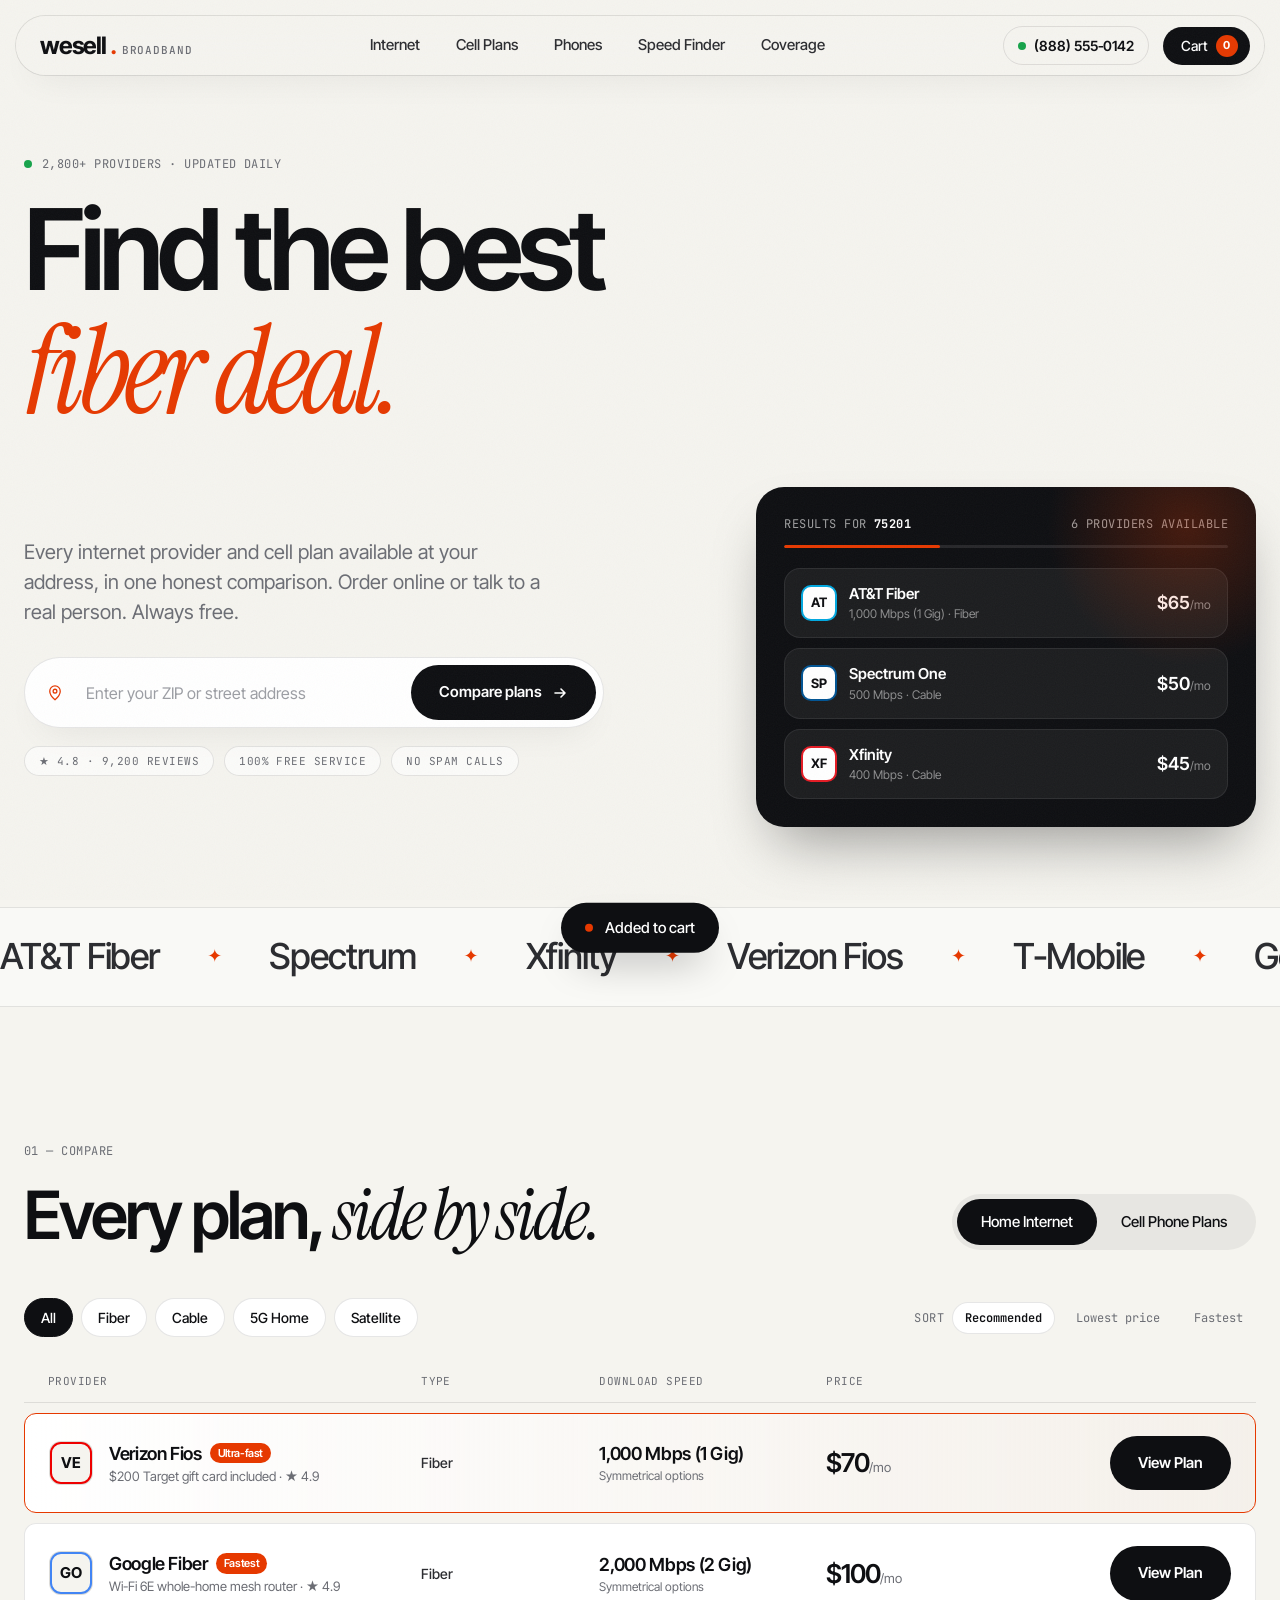
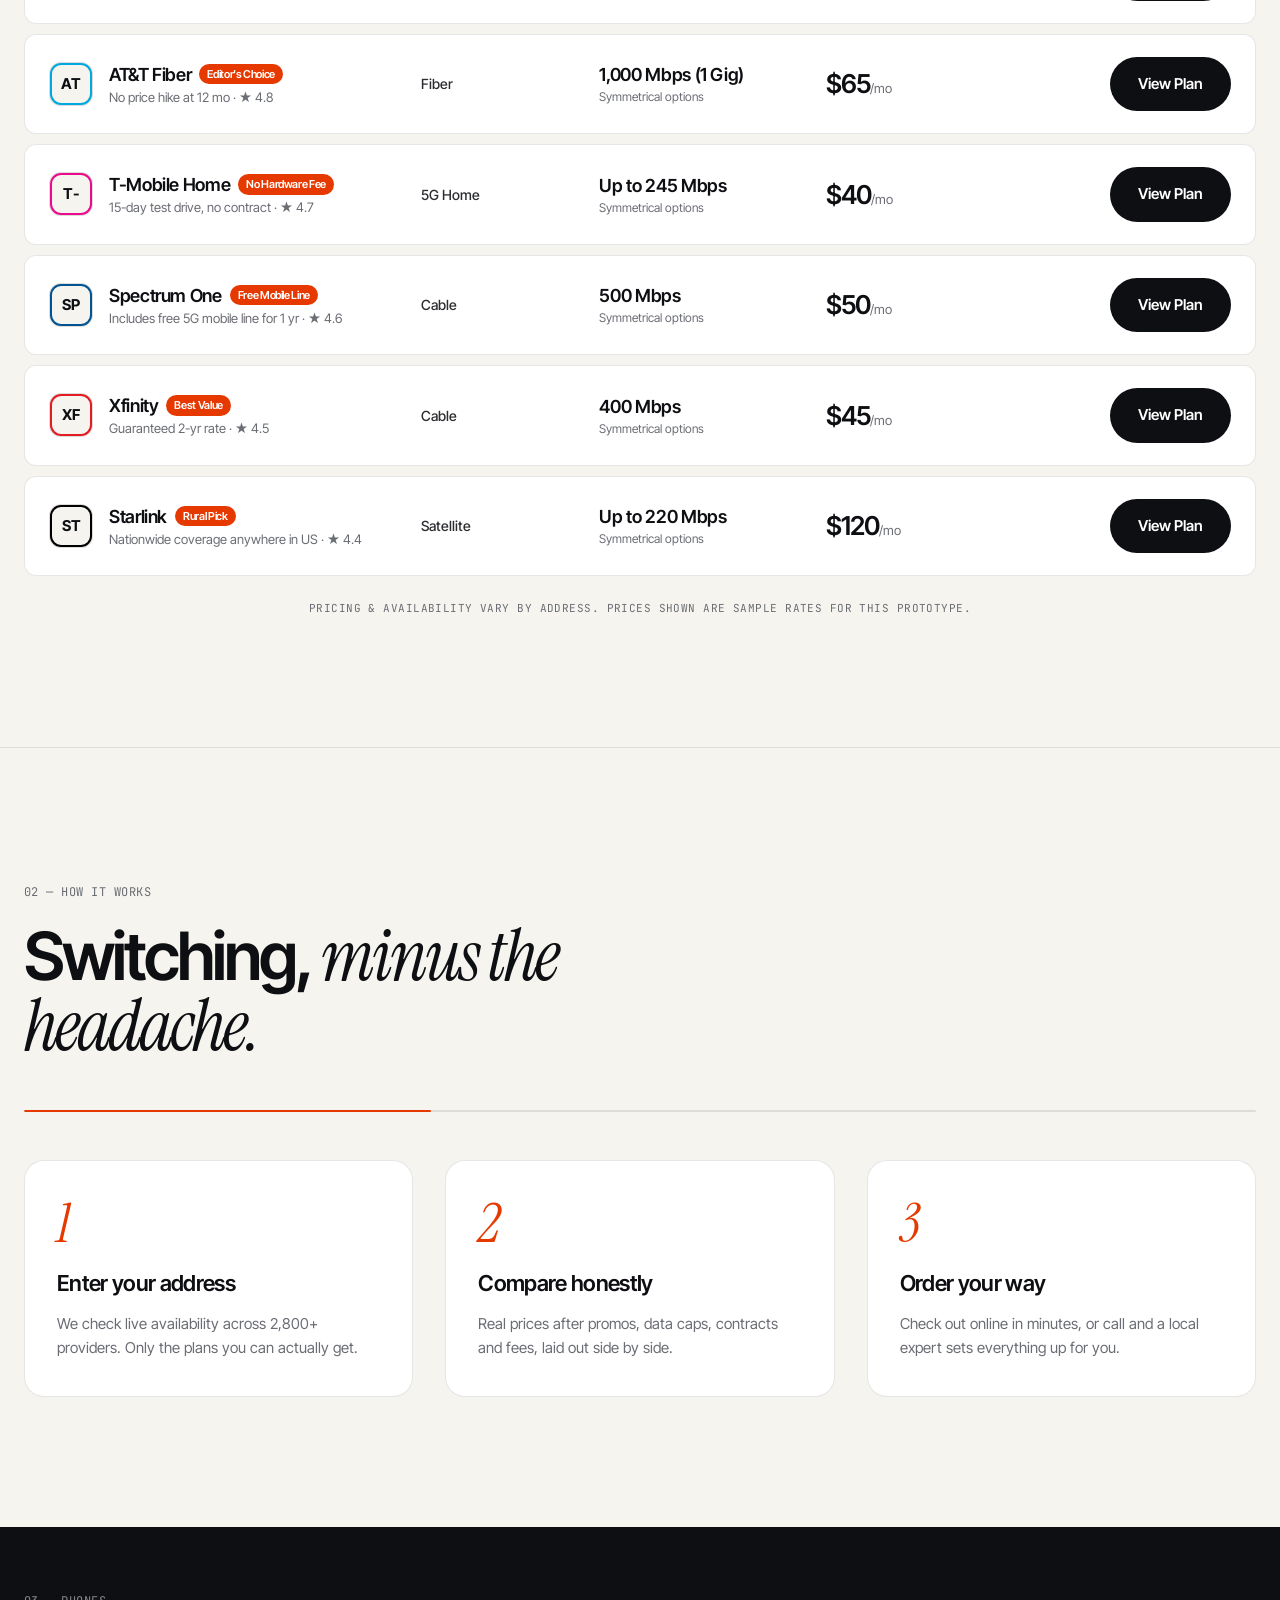
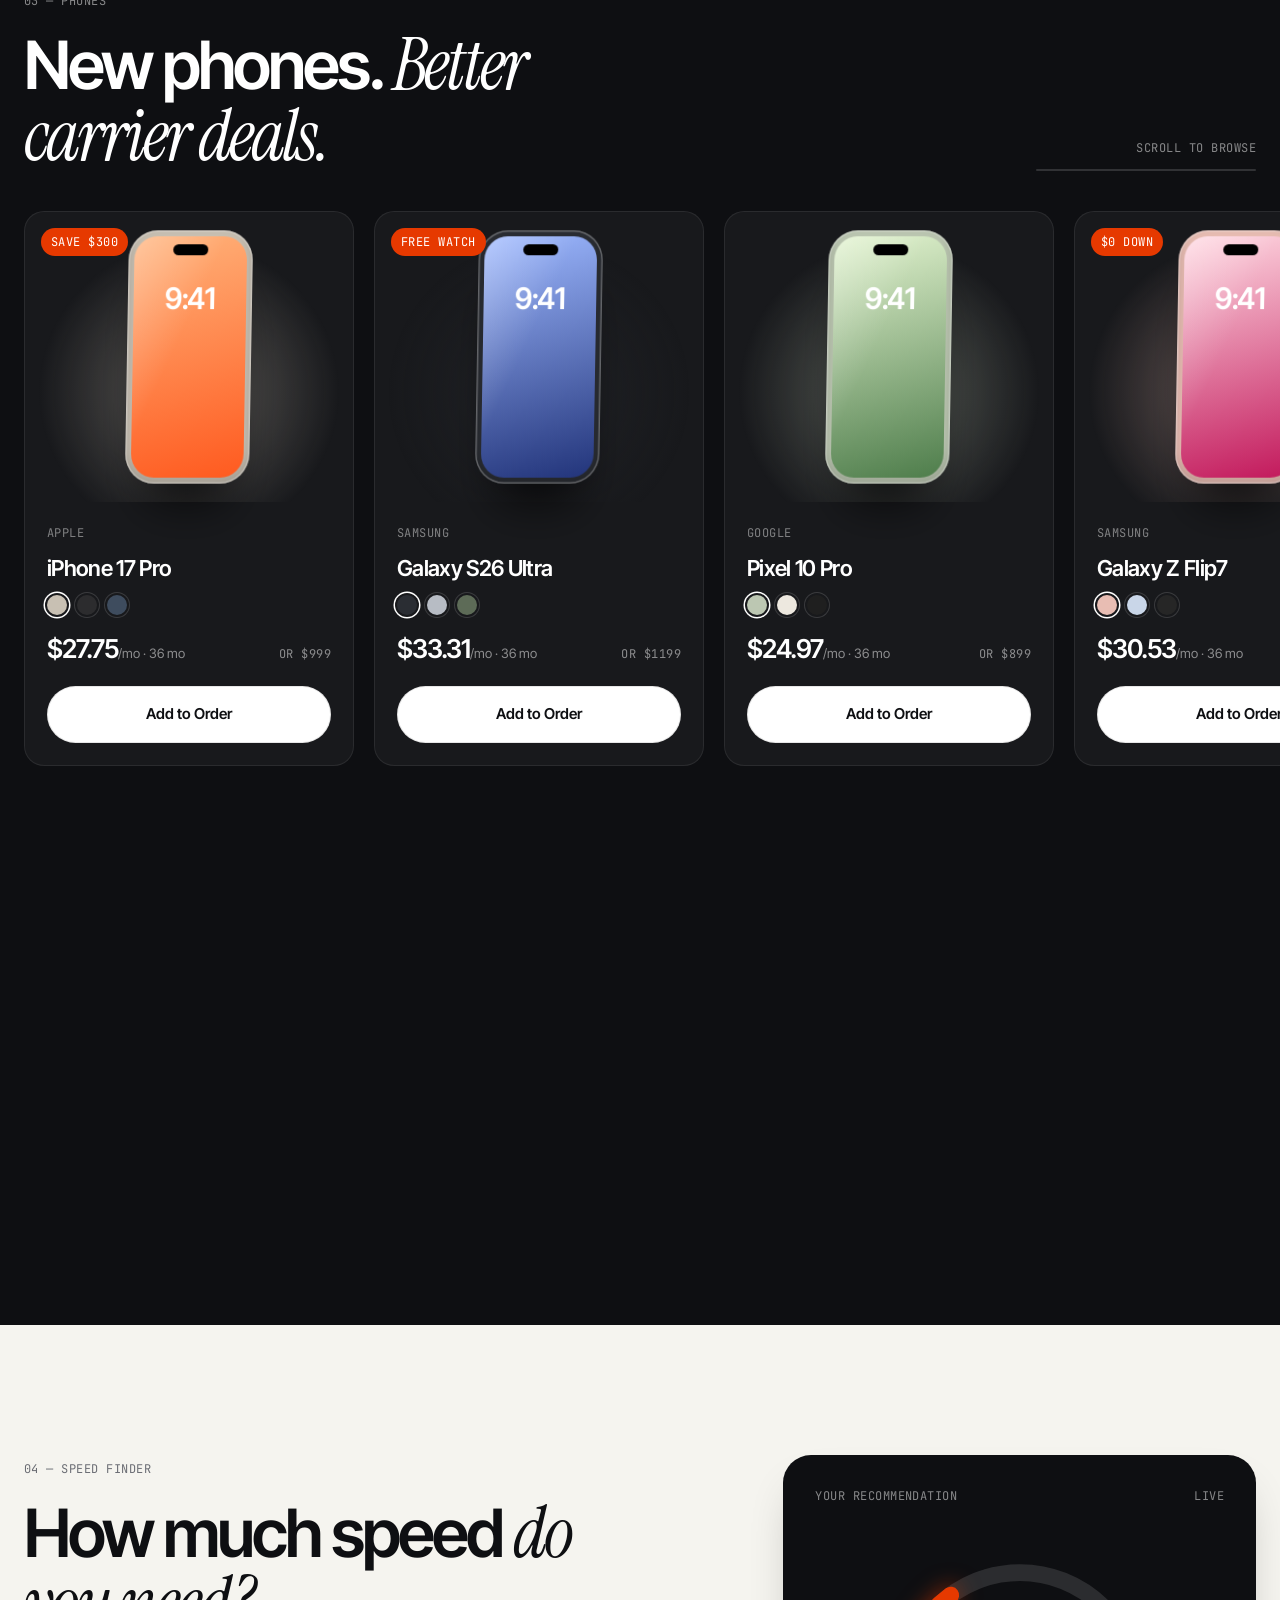
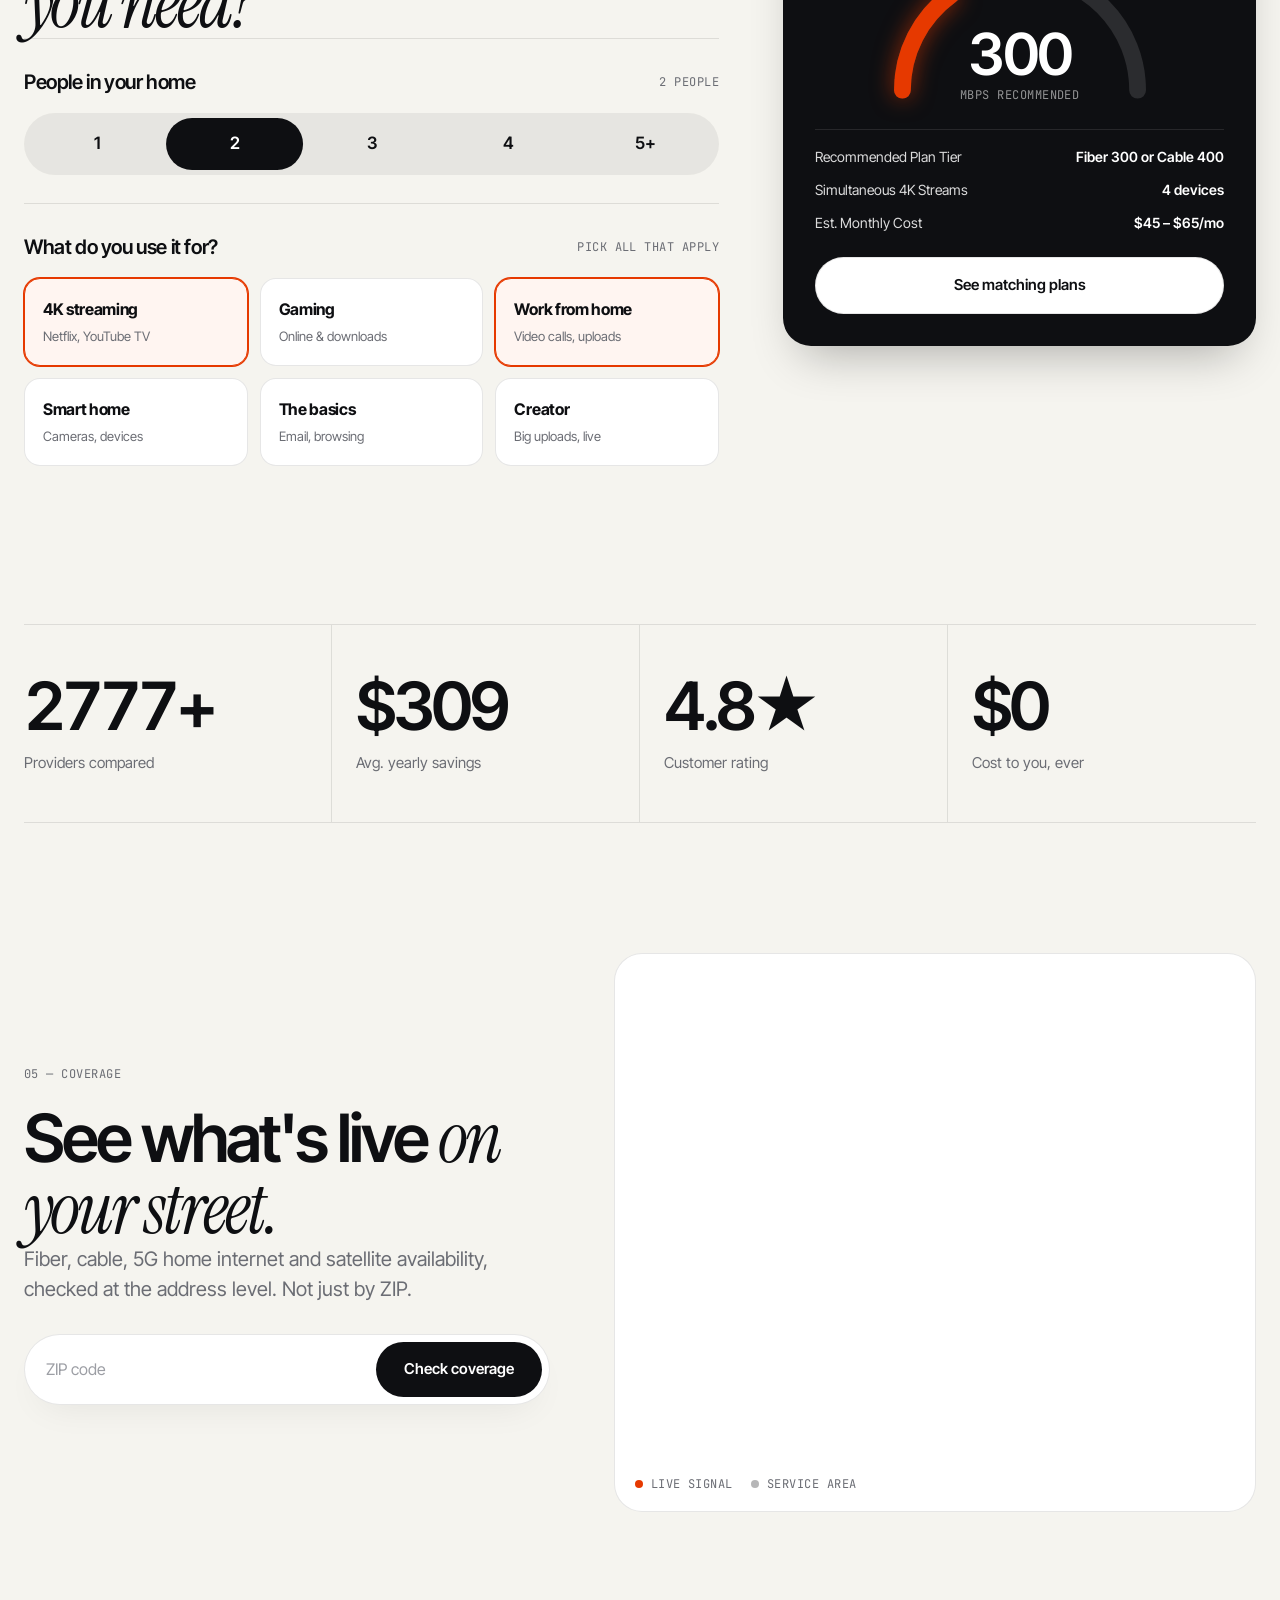
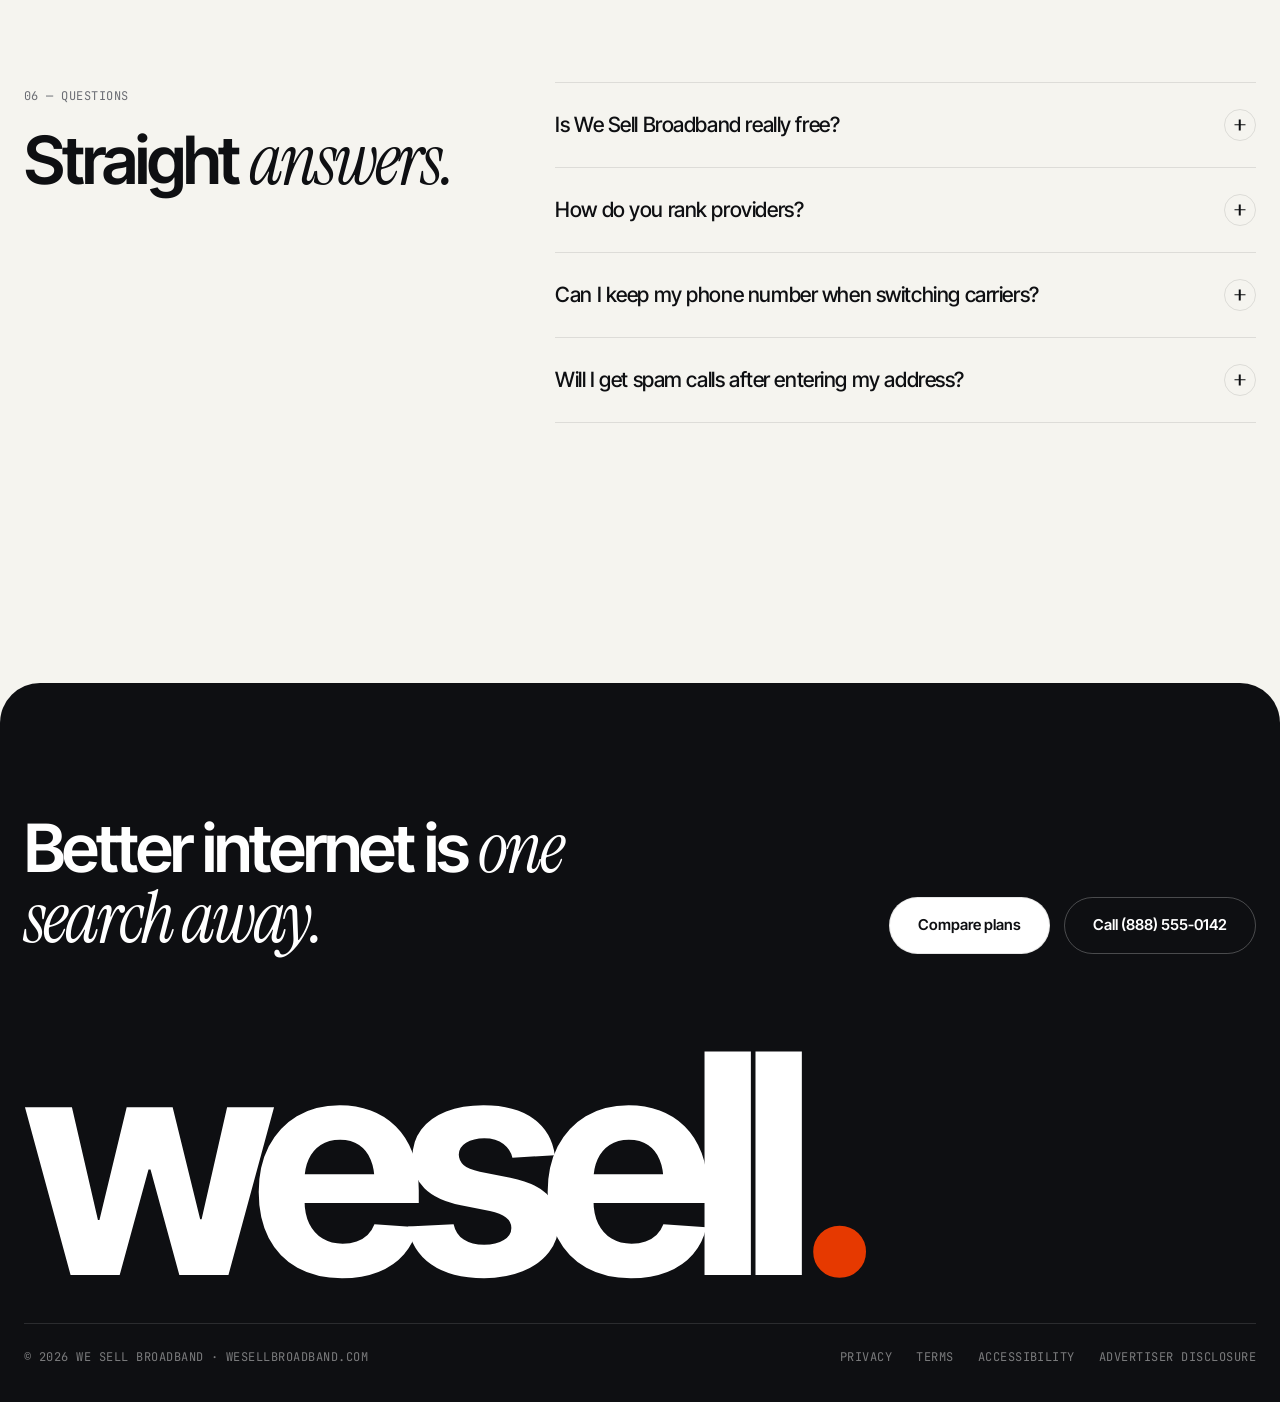
==== commit 9955ae1f: "Rebrand to We Sell Broadband (wesellbroadband.com)" ====
--- a/index.html
+++ b/index.html
@@ -3,7 +3,7 @@
 <head>
   <meta charset="utf-8">
   <meta name="viewport" content="width=device-width, initial-scale=1">
-  <title>EMCO Broadband — Compare Internet & Cell Phone Plans at Your Address</title>
+  <title>We Sell Broadband — Compare Internet & Cell Phone Plans at Your Address</title>
   <meta name="description" content="Compare every internet provider and cell phone plan available at your address. Fiber, cable, 5G home internet and satellite — order online or by phone, free.">
   <link rel="preconnect" href="https://fonts.googleapis.com">
   <link rel="preconnect" href="https://fonts.gstatic.com" crossorigin>
@@ -15,7 +15,7 @@
 
   <!-- NAV -->
   <header class="nav">
-    <a class="logo" href="#top" aria-label="EMCO Broadband home">emco<span>.</span><small class="mono">broadband</small></a>
+    <a class="logo" href="#top" aria-label="We Sell Broadband home">wesell<span>.</span><small class="mono">broadband</small></a>
     <nav class="nav-links">
       <a href="#compare" data-tab-link="internet">Internet</a>
       <a href="#compare" data-tab-link="mobile">Cell Plans</a>
@@ -212,7 +212,7 @@
           <h2 class="h2" data-reveal>Straight <span class="serif">answers.</span></h2>
         </div>
         <div class="faq-list">
-          <div class="faq-item"><button class="faq-q">Is EMCO Broadband really free?<i></i></button><div class="faq-a"><div><p>Yes. Providers pay us when you sign up, so you never pay extra. You get the same price, or better, than going direct.</p></div></div></div>
+          <div class="faq-item"><button class="faq-q">Is We Sell Broadband really free?<i></i></button><div class="faq-a"><div><p>Yes. Providers pay us when you sign up, so you never pay extra. You get the same price, or better, than going direct.</p></div></div></div>
           <div class="faq-item"><button class="faq-q">How do you rank providers?<i></i></button><div class="faq-a"><div><p>"Recommended" weighs real price after promos, speed, contract terms and customer ratings. You can re-sort by price or speed any time.</p></div></div></div>
           <div class="faq-item"><button class="faq-q">Can I keep my phone number when switching carriers?<i></i></button><div class="faq-a"><div><p>Absolutely. We'll port your number during checkout. Most transfers finish within minutes.</p></div></div></div>
           <div class="faq-item"><button class="faq-q">Will I get spam calls after entering my address?<i></i></button><div class="faq-a"><div><p>No. We never sell your info. We only call if you ask us to.</p></div></div></div>
@@ -231,9 +231,9 @@
           <a href="tel:+18885550142" class="btn btn-ghost"><span>Call (888) 555‑0142</span></a>
         </div>
       </div>
-      <div class="wordmark" aria-hidden="true"><span style="--i:0">e</span><span style="--i:1">m</span><span style="--i:2">c</span><span style="--i:3">o</span><span class="dot" style="--i:4">.</span></div>
+      <div class="wordmark" aria-hidden="true"><span style="--i:0">w</span><span style="--i:1">e</span><span style="--i:2">s</span><span style="--i:3">e</span><span style="--i:4">l</span><span style="--i:5">l</span><span class="dot" style="--i:6">.</span></div>
       <div class="footer-row mono">
-        <span>© 2026 EMCO Broadband · emcobroadband.com</span>
+        <span>© 2026 We Sell Broadband · wesellbroadband.com</span>
         <nav><a href="#">Privacy</a><a href="#">Terms</a><a href="#">Accessibility</a><a href="#">Advertiser disclosure</a></nav>
       </div>
     </div>
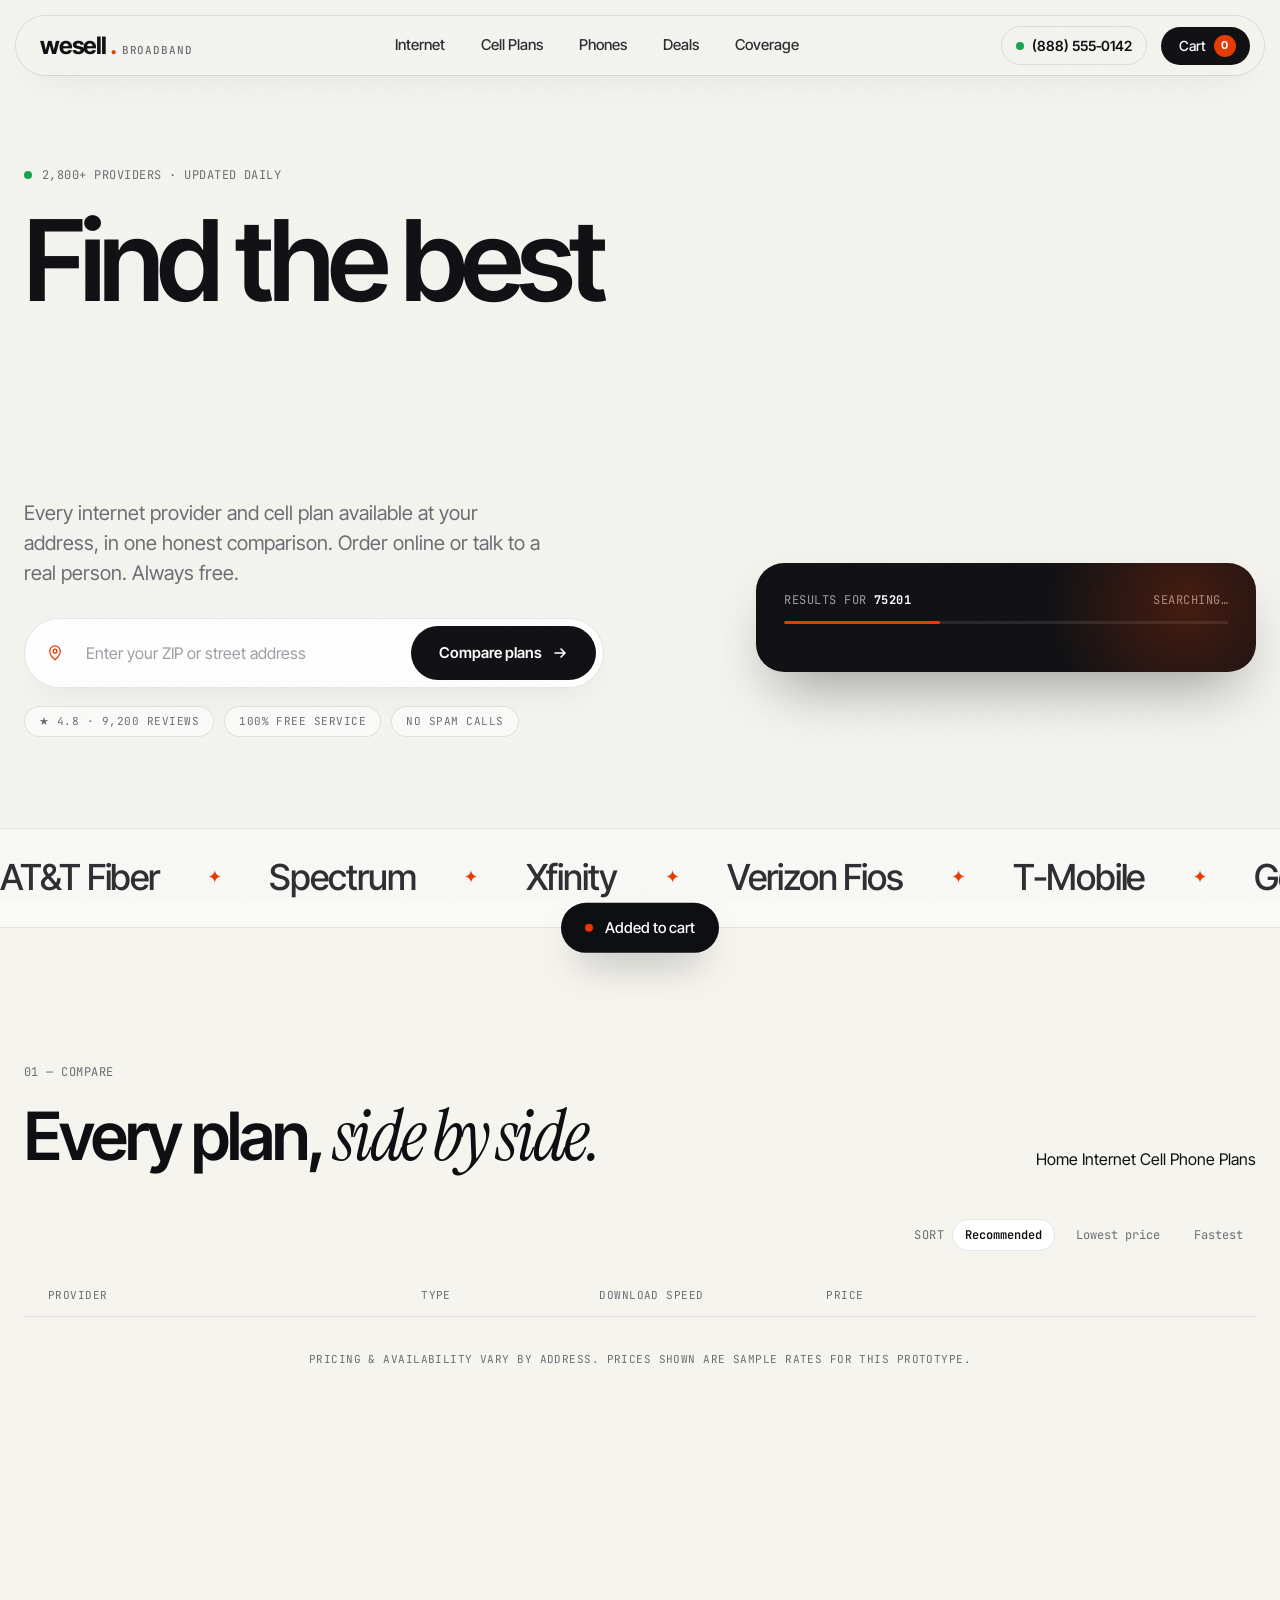
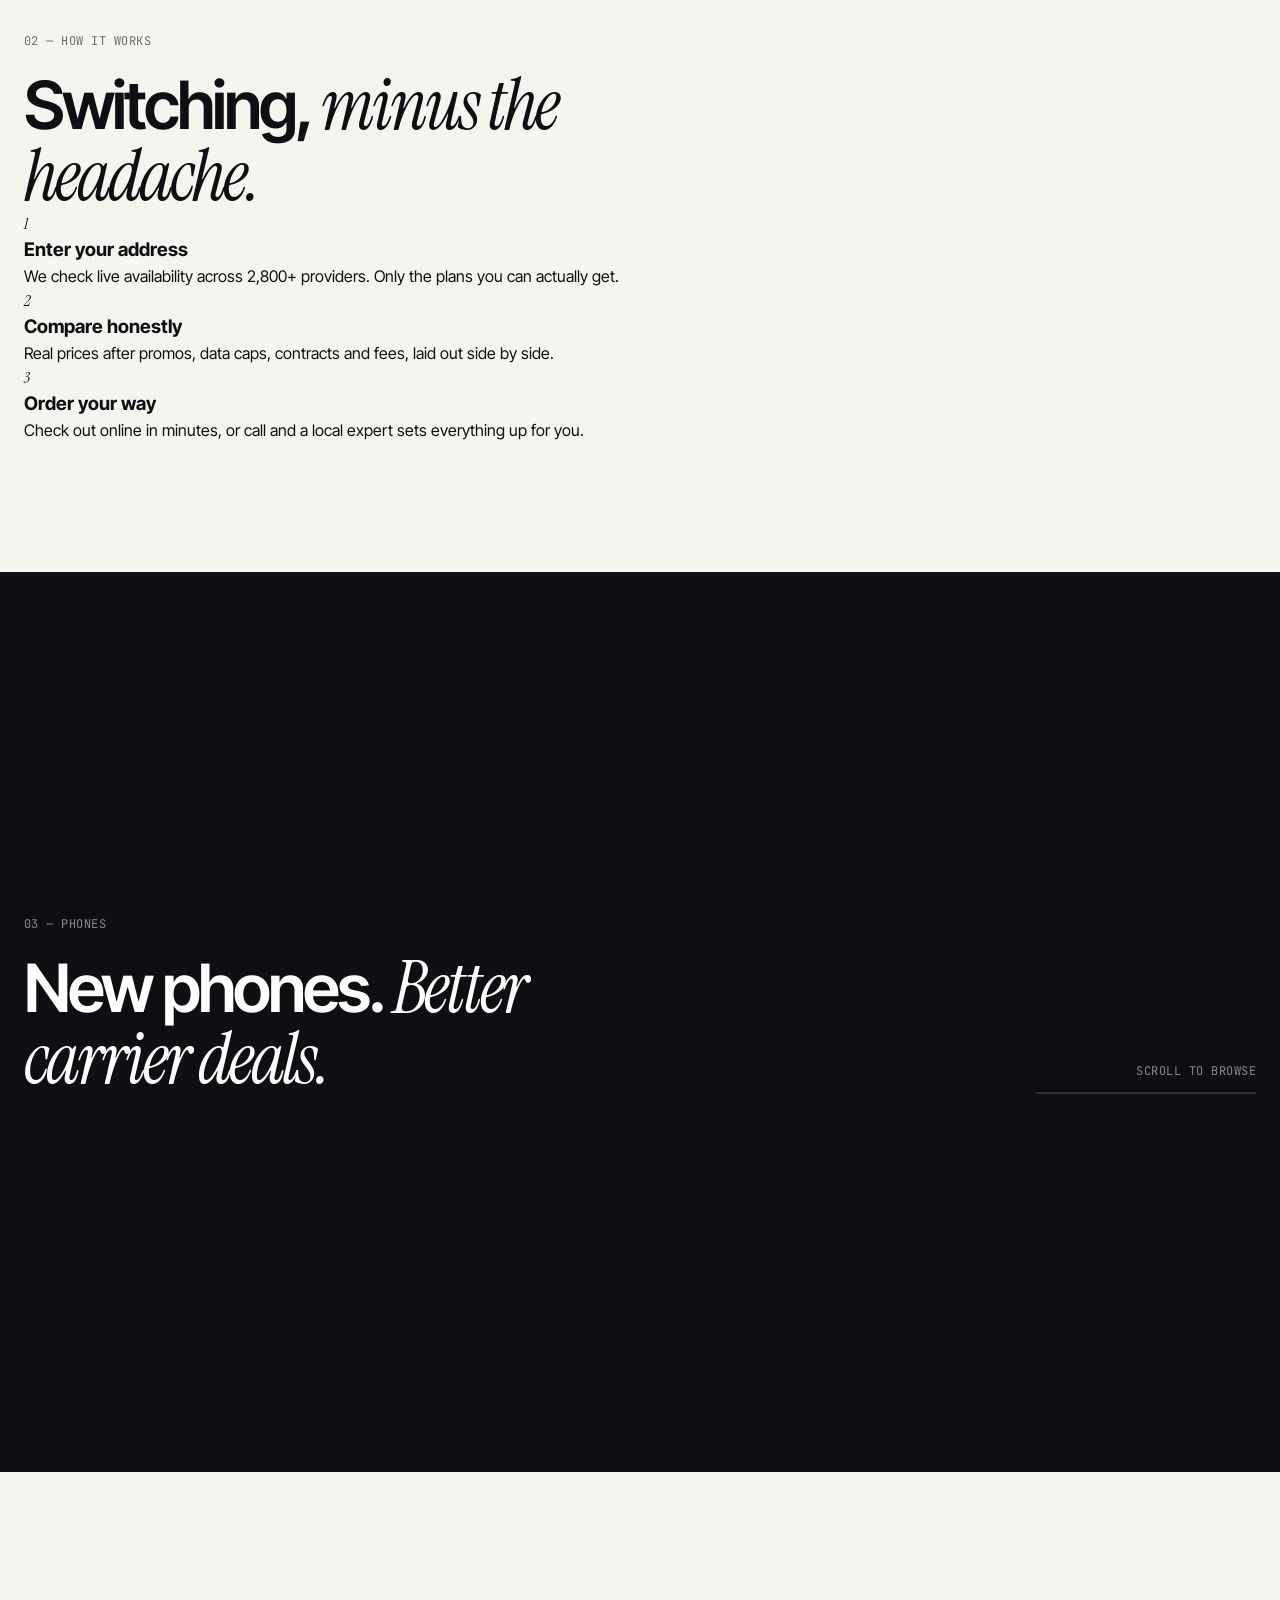
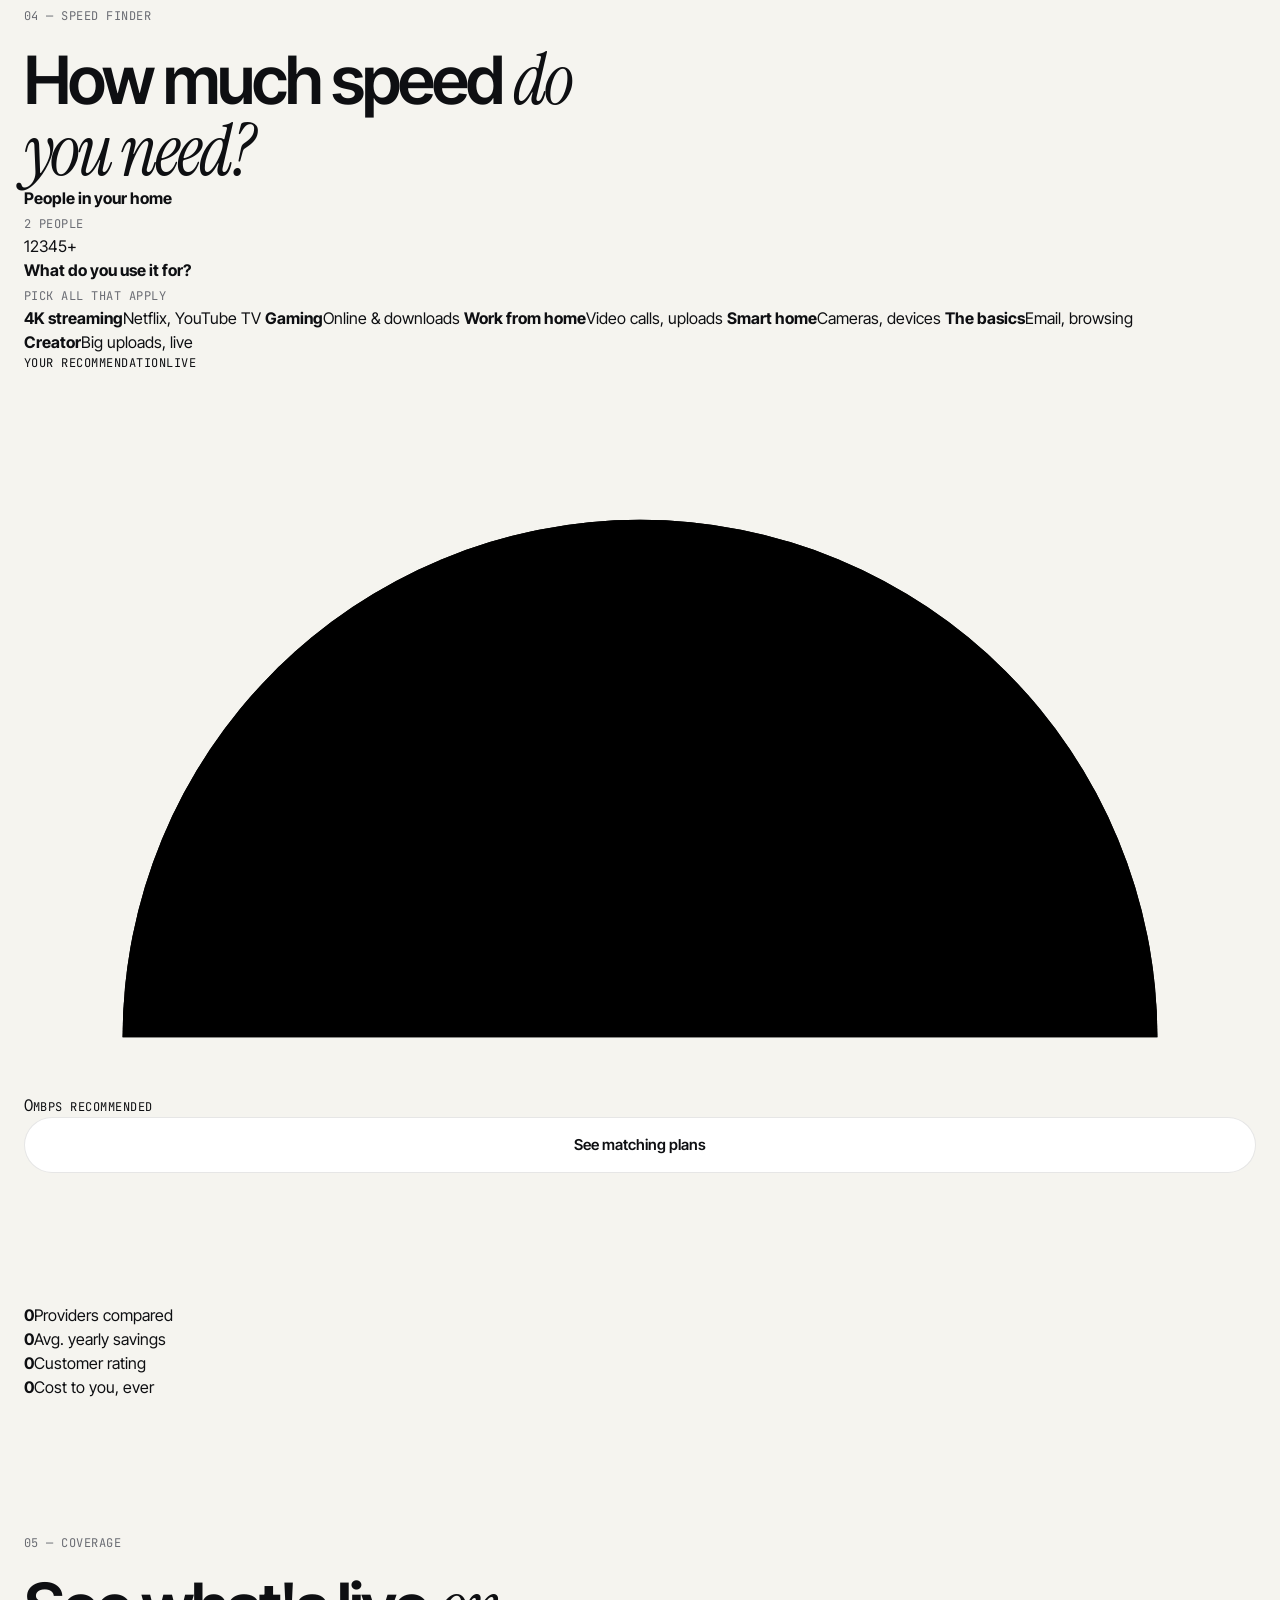
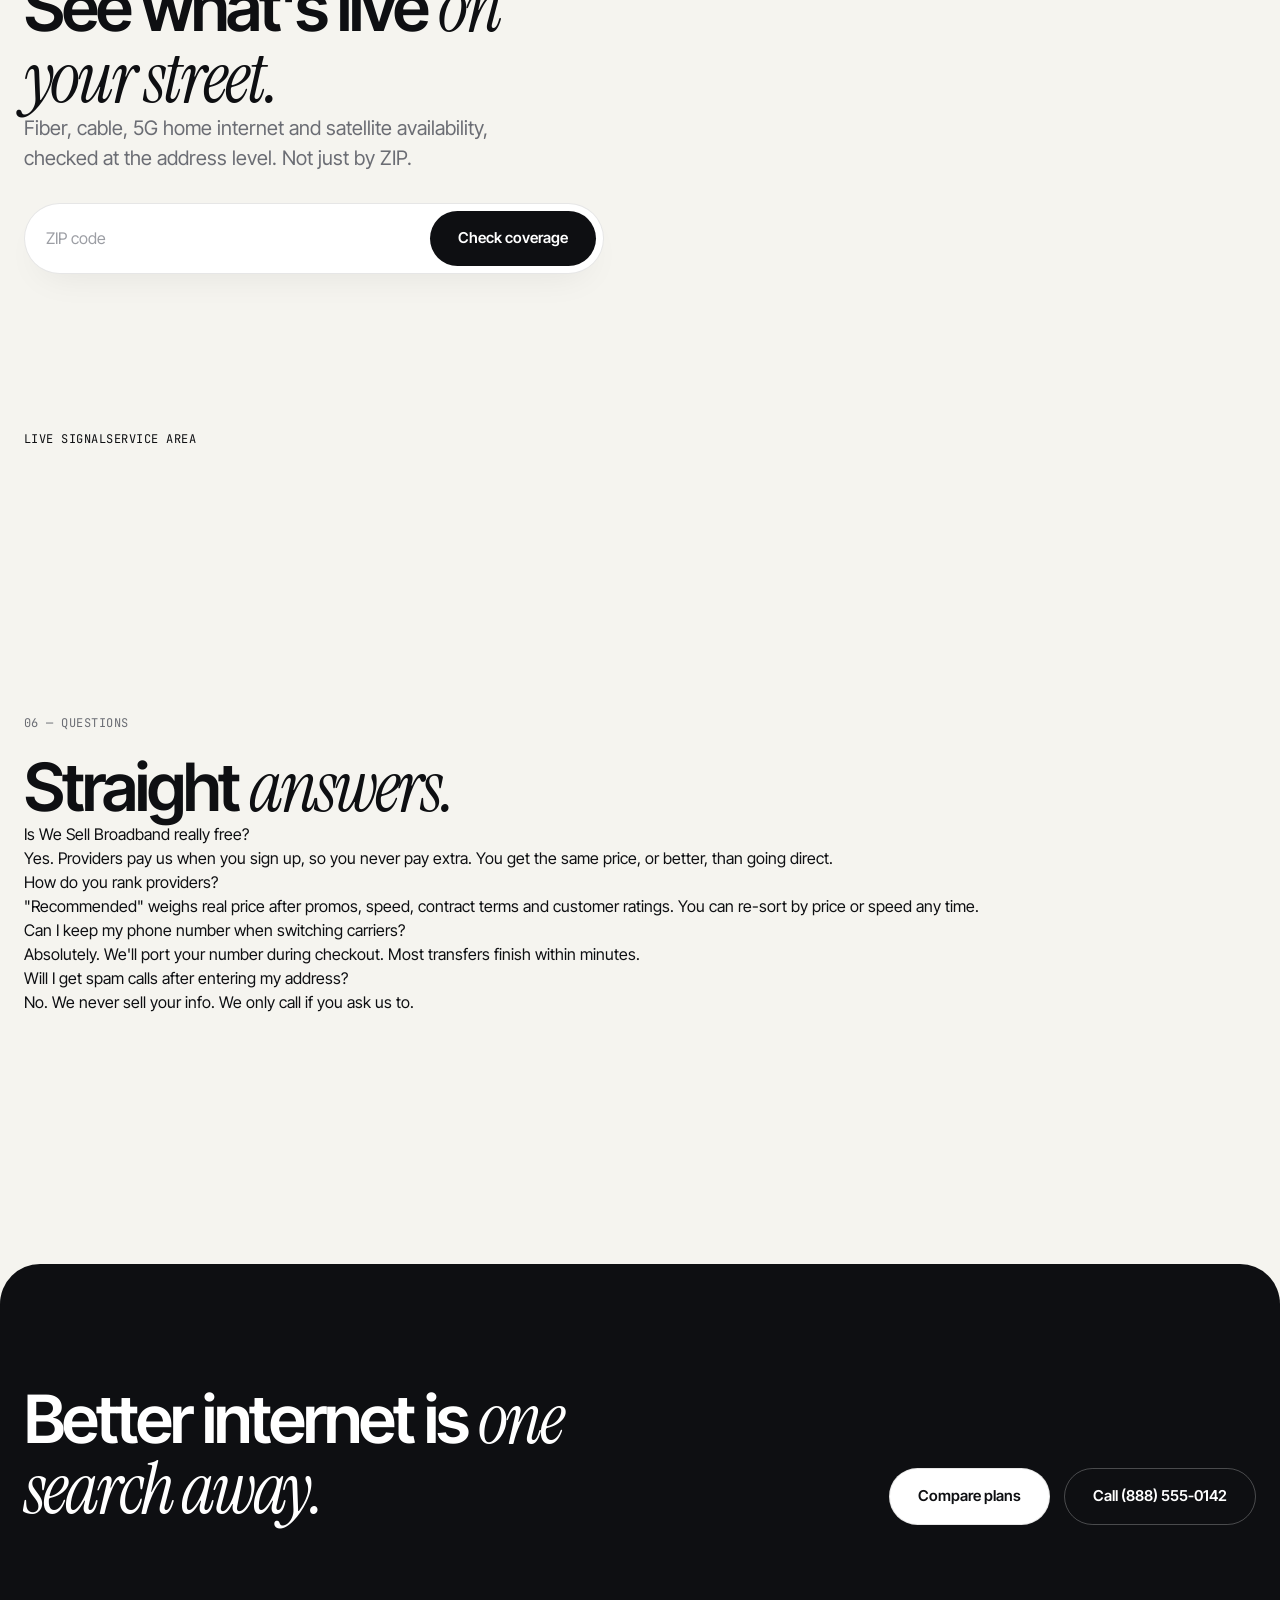
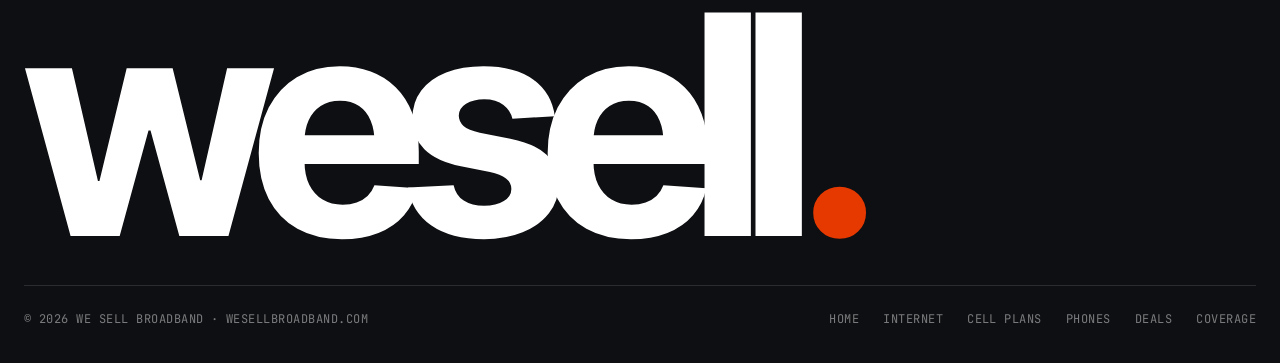
==== commit f15fb840: "Add full multi-page architecture: internet, mobile, phones, deals, coverage, and persistent checkout" ====
--- a/index.html
+++ b/index.html
@@ -17,15 +17,15 @@
   <header class="nav">
     <a class="logo" href="#top" aria-label="We Sell Broadband home">wesell<span>.</span><small class="mono">broadband</small></a>
     <nav class="nav-links">
-      <a href="#compare" data-tab-link="internet">Internet</a>
-      <a href="#compare" data-tab-link="mobile">Cell Plans</a>
-      <a href="#phones">Phones</a>
-      <a href="#finder">Speed Finder</a>
-      <a href="#coverage">Coverage</a>
+      <a href="internet.html">Internet</a>
+      <a href="mobile.html">Cell Plans</a>
+      <a href="phones.html">Phones</a>
+      <a href="deals.html">Deals</a>
+      <a href="coverage.html">Coverage</a>
     </nav>
     <div class="nav-actions">
       <a href="tel:+18885550142" class="call-link"><span class="live-dot"></span>(888) 555‑0142</a>
-      <button class="cart-btn" aria-label="Cart"><span>Cart</span> <span class="cart-count">0</span></button>
+      <a href="cart.html" class="cart-btn" aria-label="Cart"><span>Cart</span> <span class="cart-count">0</span></a>
     </div>
   </header>
 
@@ -234,7 +234,14 @@
       <div class="wordmark" aria-hidden="true"><span style="--i:0">w</span><span style="--i:1">e</span><span style="--i:2">s</span><span style="--i:3">e</span><span style="--i:4">l</span><span style="--i:5">l</span><span class="dot" style="--i:6">.</span></div>
       <div class="footer-row mono">
         <span>© 2026 We Sell Broadband · wesellbroadband.com</span>
-        <nav><a href="#">Privacy</a><a href="#">Terms</a><a href="#">Accessibility</a><a href="#">Advertiser disclosure</a></nav>
+        <nav>
+          <a href="index.html">Home</a>
+          <a href="internet.html">Internet</a>
+          <a href="mobile.html">Cell Plans</a>
+          <a href="phones.html">Phones</a>
+          <a href="deals.html">Deals</a>
+          <a href="coverage.html">Coverage</a>
+        </nav>
       </div>
     </div>
   </footer>
--- a/styles.css
+++ b/styles.css
@@ -28,7 +28,6 @@
   overflow-x: hidden;
 }
 
-/* Subtle grain texture overlay */
 body::after {
   content: ''; position: fixed; inset: 0; pointer-events: none; z-index: 999; opacity: 0.04;
   background-image: url("data:image/svg+xml,%3Csvg xmlns='http://www.w3.org/2000/svg' width='160' height='160'%3E%3Cfilter id='n'%3E%3CfeTurbulence type='fractalNoise' baseFrequency='.9' numOctaves='2' stitchTiles='stitch'/%3E%3C/filter%3E%3Crect width='100%25' height='100%25' filter='url(%23n)'/%3E%3C/svg%3E");
@@ -53,7 +52,6 @@
   100% { box-shadow: 0 0 0 0 rgba(22, 163, 74, 0); }
 }
 
-/* Reveal motion */
 [data-reveal] {
   opacity: 0;
   transform: translateY(28px);
@@ -62,7 +60,6 @@
 }
 [data-reveal].in { opacity: 1; transform: translateY(0); }
 
-/* Interactive cursor */
 .cursor {
   position: fixed; top: 0; left: 0; width: 10px; height: 10px; border-radius: 50%;
   background: var(--accent); pointer-events: none; z-index: 500; opacity: 0;
@@ -88,11 +85,11 @@
 .logo small { font-size: 11px; color: var(--muted); font-weight: 500; letter-spacing: 0.08em; padding-left: 2px; }
 .nav-links { display: flex; gap: 4px; }
 .nav-links a { padding: 8px 16px; border-radius: 999px; font-weight: 500; font-size: 15px; color: var(--ink-secondary); transition: all 0.2s; }
-.nav-links a:hover { background: rgba(14, 15, 18, 0.06); color: var(--ink); }
+.nav-links a:hover, .nav-links a.active { background: rgba(14, 15, 18, 0.06); color: var(--ink); font-weight: 600; }
 .nav-actions { display: flex; align-items: center; gap: 14px; }
 .call-link { display: inline-flex; align-items: center; gap: 8px; font-size: 14px; font-weight: 600; color: var(--ink); padding: 8px 14px; border-radius: 999px; border: 1px solid var(--line); transition: border-color 0.2s, background 0.2s; }
 .call-link:hover { border-color: var(--ink); background: rgba(14, 15, 18, 0.04); }
-.cart-btn { display: inline-flex; align-items: center; gap: 8px; background: var(--ink); color: #fff; padding: 8px 12px 8px 18px; border-radius: 999px; font-weight: 500; font-size: 14px; transition: transform 0.2s; }
+.cart-btn { display: inline-flex; align-items: center; gap: 8px; background: var(--ink); color: #fff; padding: 8px 14px 8px 18px; border-radius: 999px; font-weight: 500; font-size: 14px; transition: transform 0.2s; }
 .cart-btn:hover { transform: scale(1.02); }
 .cart-count { display: inline-grid; place-items: center; min-width: 22px; height: 22px; border-radius: 999px; background: var(--accent); color: #fff; font-size: 11px; font-weight: 700; }
 .cart-count.bump { animation: bump 0.5s var(--ease-bounce); }
@@ -121,7 +118,12 @@
 .btn.added::before { transform: translateY(0); background: var(--green); }
 .btn.added { color: #fff; }
 
-/* ---------- HERO ---------- */
+/* ---------- PAGE HEROS ---------- */
+.page-hero { padding: 160px 0 60px; }
+.page-hero .h1 { font-size: clamp(48px, 6.8vw, 96px); line-height: 0.96; letter-spacing: -0.05em; font-weight: 600; margin: 6px 0 24px; }
+.page-hero .lead { font-size: 20px; line-height: 1.5; color: var(--muted); max-width: 680px; margin-bottom: 32px; }
+
+/* Hero Section */
 .hero { padding: 150px 0 80px; min-height: 92vh; display: flex; align-items: center; }
 .hero-title { font-size: clamp(52px, 8.8vw, 138px); line-height: 0.94; letter-spacing: -0.055em; font-weight: 600; margin: 4px 0 44px; }
 .hero-title .line { display: block; overflow: hidden; padding-bottom: 0.08em; }
@@ -149,6 +151,7 @@
   box-shadow: 0 16px 36px -16px rgba(0, 0, 0, 0.08);
   transition: box-shadow 0.3s, border-color 0.3s;
 }
+.address.address-lg { max-width: 680px; }
 .address:focus-within { border-color: var(--ink); box-shadow: 0 0 0 4px var(--accent-glow), 0 20px 40px -16px rgba(0,0,0,0.12); }
 .address .pin { margin-left: 14px; color: var(--accent); flex-shrink: 0; }
 .address input { flex: 1; min-width: 0; border: 0; background: transparent; padding: 0 14px; outline: none; font-size: 16px; font-weight: 500; }
@@ -156,7 +159,7 @@
 .hero-proof { display: flex; flex-wrap: wrap; gap: 10px; color: var(--muted); margin-top: 18px; }
 .hero-proof span { border: 1px solid var(--line); background: rgba(255, 255, 255, 0.6); border-radius: 999px; padding: 6px 14px; font-size: 11px; }
 
-/* Hero Results Card (Live preview of BroadbandNow style comparison) */
+/* Results card */
 .results-card {
   background: var(--ink); color: #fff; border-radius: 28px; padding: 28px;
   position: relative; overflow: hidden; box-shadow: 0 30px 60px -20px rgba(0, 0, 0, 0.4);
@@ -187,7 +190,7 @@
 .rc-price b { font-size: 18px; font-weight: 600; }
 .rc-price span { font-size: 12px; color: rgba(255, 255, 255, 0.5); }
 
-/* ---------- MARQUEE ---------- */
+/* Marquee */
 .marquee { border-block: 1px solid var(--line); overflow: hidden; padding: 22px 0; background: rgba(255, 255, 255, 0.4); }
 .marquee-track { display: flex; width: max-content; animation: marq 42s linear infinite; }
 .marquee:hover .marquee-track { animation-play-state: paused; }
@@ -199,19 +202,12 @@
 .marquee-track span::after { content: '✦'; color: var(--accent); font-size: 0.5em; margin-left: 48px; }
 @keyframes marq { to { transform: translateX(-50%); } }
 
-/* ---------- SECTIONS ---------- */
+/* Section & Comparison */
 .section { padding: 130px 0; }
 .section-head { display: flex; justify-content: space-between; align-items: flex-end; gap: 32px; flex-wrap: wrap; margin-bottom: 48px; }
 .h2 { font-size: clamp(38px, 5.2vw, 80px); line-height: 0.98; letter-spacing: -0.045em; font-weight: 600; max-width: 14ch; }
 .h2 .serif { font-size: 1.08em; }
 
-/* Tabs */
-.tabs { position: relative; display: inline-flex; background: rgba(14, 15, 18, 0.06); padding: 5px; border-radius: 999px; }
-.tab { position: relative; z-index: 1; padding: 12px 24px; border-radius: 999px; font-weight: 500; font-size: 15px; transition: color 0.35s; }
-.tab.is-active { color: #fff; }
-.tab-indicator { position: absolute; top: 5px; bottom: 5px; left: 0; width: 0; background: var(--ink); border-radius: 999px; transition: transform 0.5s var(--ease), width 0.5s var(--ease); }
-
-/* Compare tools */
 .compare-tools { display: flex; justify-content: space-between; align-items: center; gap: 20px; flex-wrap: wrap; margin-bottom: 24px; }
 .chips { display: flex; gap: 8px; flex-wrap: wrap; }
 .chip { padding: 8px 16px; border-radius: 999px; font-size: 14px; font-weight: 500; background: var(--bg-card); border: 1px solid var(--line); transition: all 0.2s; }
@@ -223,7 +219,6 @@
 .sort button:hover { color: var(--ink); }
 .sort button.on { color: var(--ink); border-color: var(--line); background: var(--bg-card); font-weight: 600; }
 
-/* Table rows */
 .rows-head {
   display: grid; grid-template-columns: 2.2fr 1fr 1.3fr 1.2fr 1.2fr; gap: 16px;
   padding: 12px 24px; color: var(--muted); font-size: 11px; border-bottom: 1px solid var(--line);
@@ -256,21 +251,19 @@
 .action-cell { display: flex; justify-content: flex-end; }
 .fine { margin-top: 24px; color: var(--muted); font-size: 11px; text-align: center; }
 
-/* ---------- HOW IT WORKS ---------- */
-.how { background: var(--bg); border-top: 1px solid var(--line); }
-.steps-line { height: 2px; background: var(--line); margin: 48px 0; position: relative; overflow: hidden; border-radius: 2px; }
-.steps-line i { display: block; height: 100%; width: 33%; background: var(--accent); border-radius: inherit; transition: transform 0.6s var(--ease); }
-.steps { display: grid; grid-template-columns: repeat(3, 1fr); gap: 32px; }
-.step-card {
-  background: var(--bg-card); border: 1px solid var(--line); border-radius: var(--r);
-  padding: 36px 32px; position: relative; transition: transform 0.4s var(--ease), box-shadow 0.4s var(--ease);
-}
-.step-card:hover { transform: translateY(-6px); box-shadow: 0 24px 48px -18px rgba(0, 0, 0, 0.1); }
-.step-num { font-size: 54px; line-height: 1; color: var(--accent); margin-bottom: 16px; display: block; }
-.step-card h3 { font-size: 22px; font-weight: 600; letter-spacing: -0.03em; margin-bottom: 12px; }
-.step-card p { color: var(--muted); font-size: 15px; line-height: 1.6; }
-
-/* ---------- PHONES (Horizontal Scroll) ---------- */
+/* Phone Catalog Page Grid */
+.phones-grid-page {
+  display: grid; grid-template-columns: repeat(auto-fill, minmax(320px, 1fr)); gap: 24px;
+}
+.phones-grid-page .phone-card {
+  width: 100%; background: var(--bg-card); color: var(--ink); border: 1px solid var(--line);
+}
+.phones-grid-page .phone-card:hover { box-shadow: 0 20px 40px -16px rgba(0, 0, 0, 0.1); border-color: var(--ink); }
+.phones-grid-page .phone-card .brand { color: var(--muted); }
+.phones-grid-page .phone-card .phone-price span { color: var(--muted); }
+.phones-grid-page .phone-card .btn-light { background: var(--ink); color: #fff; border: 0; }
+
+/* Horizontal Phones section (Homepage) */
 .phones { position: relative; background: var(--ink); color: #fff; }
 .phones-sticky { position: sticky; top: 0; height: 100vh; overflow: hidden; display: flex; flex-direction: column; justify-content: center; gap: 40px; }
 .phones-head { display: flex; justify-content: space-between; align-items: flex-end; gap: 40px; }
@@ -315,87 +308,89 @@
 .phone-price span { color: rgba(255, 255, 255, 0.5); font-size: 13px; }
 .phone-price .mono { font-size: 12px; }
 
-/* ---------- SPEED FINDER ---------- */
-.finder-grid { display: grid; grid-template-columns: 1.25fr 0.85fr; gap: 64px; align-items: start; }
-.step { padding: 28px 0; border-top: 1px solid var(--line); display: grid; gap: 16px; }
-.step-label { display: flex; justify-content: space-between; align-items: center; gap: 16px; }
-.step-label h4 { font-size: 20px; font-weight: 600; letter-spacing: -0.02em; }
-.seg { position: relative; display: grid; grid-template-columns: repeat(5, 1fr); background: rgba(14, 15, 18, 0.06); border-radius: 999px; padding: 5px; }
-.seg button { position: relative; z-index: 1; padding: 13px 0; font-weight: 600; font-size: 17px; transition: color 0.4s; }
-.seg button.on { color: #fff; }
-.seg-thumb { position: absolute; top: 5px; bottom: 5px; left: 5px; width: calc((100% - 10px) / 5); background: var(--ink); border-radius: 999px; transform: translateX(calc(var(--idx, 0) * 100%)); transition: transform 0.5s var(--ease); }
-
-.choice-grid { display: grid; grid-template-columns: repeat(3, 1fr); gap: 12px; }
-.choice { text-align: left; padding: 18px; border-radius: 16px; background: var(--bg-card); border: 1px solid var(--line); transition: border-color 0.25s, box-shadow 0.25s, transform 0.3s var(--ease); }
-.choice:hover { transform: translateY(-3px); }
-.choice.on { border-color: var(--accent); background: #FFF5F1; box-shadow: 0 0 0 1px var(--accent); }
-.choice b { display: block; font-size: 16px; letter-spacing: -0.02em; margin-bottom: 2px; }
-.choice span { color: var(--muted); font-size: 13px; }
-
-.summary {
-  position: sticky; top: 100px; background: var(--ink); color: #fff;
-  border-radius: 28px; padding: 32px; display: grid; gap: 24px;
-  box-shadow: 0 24px 48px -18px rgba(0, 0, 0, 0.3);
-}
-.sum-head { display: flex; justify-content: space-between; color: rgba(255, 255, 255, 0.5); }
-.gauge { position: relative; margin: 10px auto 4px; max-width: 280px; width: 100%; }
-.gauge svg { width: 100%; display: block; overflow: visible; }
-.gauge-track, .gauge-fill { fill: none; stroke-width: 12; stroke-linecap: round; }
-.gauge-track { stroke: rgba(255, 255, 255, 0.12); }
-.gauge-fill { stroke: var(--accent); stroke-dasharray: 100; stroke-dashoffset: 100; filter: drop-shadow(0 0 8px rgba(230, 57, 0, 0.6)); }
-.gauge-value { position: absolute; left: 0; right: 0; bottom: 0; text-align: center; line-height: 1; }
-.gauge-value span { font-size: 58px; font-weight: 600; letter-spacing: -0.05em; font-variant-numeric: tabular-nums; }
-.gauge-value small { display: block; color: rgba(255, 255, 255, 0.55); margin-top: 6px; }
-
-.sum-rows { display: grid; gap: 12px; border-top: 1px solid rgba(255, 255, 255, 0.1); padding-top: 16px; }
-.sum-row { display: flex; justify-content: space-between; font-size: 14px; color: rgba(255, 255, 255, 0.85); }
-.sum-row span:last-child { font-weight: 600; color: #fff; }
-
-/* ---------- STATS ---------- */
-.stats { display: grid; grid-template-columns: repeat(4, 1fr); border-top: 1px solid var(--line); border-bottom: 1px solid var(--line); }
-.stat { padding: 48px 24px; border-right: 1px solid var(--line); }
-.stat:first-child { padding-left: 0; }
-.stat:last-child { border-right: 0; }
-.stat b { display: block; font-size: clamp(44px, 5.2vw, 76px); letter-spacing: -0.06em; font-weight: 600; line-height: 1; margin-bottom: 10px; font-variant-numeric: tabular-nums; }
-.stat span { color: var(--muted); font-size: 15px; }
-
-/* ---------- COVERAGE MAP ---------- */
-.coverage-grid { display: grid; grid-template-columns: 0.9fr 1.1fr; gap: 64px; align-items: center; }
-.map { position: relative; aspect-ratio: 1.15; background: var(--bg-card); border-radius: 28px; border: 1px solid var(--line); overflow: hidden; }
-#mapCanvas { width: 100%; height: 100%; display: block; }
-.map-legend { position: absolute; left: 20px; bottom: 18px; display: flex; gap: 18px; color: var(--muted); }
-.map-legend i { display: inline-block; width: 8px; height: 8px; border-radius: 50%; background: var(--accent); margin-right: 8px; }
-.map-legend i.ink { background: rgba(14, 15, 18, 0.3); }
-
-/* ---------- FAQ ---------- */
-.faq { padding-top: 40px; }
-.faq-grid { display: grid; grid-template-columns: 0.8fr 1.2fr; gap: 64px; }
-.faq-item { border-top: 1px solid var(--line); }
-.faq-item:last-child { border-bottom: 1px solid var(--line); }
-.faq-q { width: 100%; display: flex; justify-content: space-between; align-items: center; gap: 20px; padding: 26px 0; font-size: 21px; font-weight: 500; letter-spacing: -0.02em; text-align: left; transition: color 0.2s; }
-.faq-q:hover { color: var(--accent); }
-.faq-q i { width: 32px; height: 32px; border-radius: 50%; border: 1px solid var(--line); position: relative; flex: none; color: var(--ink); transition: transform 0.4s var(--ease), background 0.3s, color 0.3s; }
-.faq-q i::before, .faq-q i::after { content: ''; position: absolute; left: 50%; top: 50%; width: 11px; height: 1.5px; background: currentColor; transform: translate(-50%, -50%); }
-.faq-q i::after { transform: translate(-50%, -50%) rotate(90deg); }
-.faq-item.open .faq-q i { transform: rotate(135deg); background: var(--ink); color: #fff; border-color: var(--ink); }
-.faq-a { display: grid; grid-template-rows: 0fr; transition: grid-template-rows 0.45s var(--ease); }
-.faq-a > div { overflow: hidden; }
-.faq-a p { padding-bottom: 26px; color: var(--muted); max-width: 60ch; font-size: 16px; line-height: 1.6; }
-.faq-item.open .faq-a { grid-template-rows: 1fr; }
-
-/* ---------- FOOTER ---------- */
-.cta { background: var(--ink); color: #fff; padding: 130px 0 36px; margin-top: 130px; border-radius: 40px 40px 0 0; overflow: hidden; }
+/* Deals Grid */
+.deals-grid { display: grid; grid-template-columns: repeat(auto-fit, minmax(360px, 1fr)); gap: 32px; }
+.deal-card {
+  background: var(--bg-card); border: 1px solid var(--line); border-radius: var(--r);
+  padding: 36px 32px; position: relative; display: flex; flex-direction: column; justify-content: space-between; gap: 20px;
+  transition: transform 0.3s var(--ease), box-shadow 0.3s var(--ease);
+}
+.deal-card:hover { transform: translateY(-4px); box-shadow: 0 20px 44px -16px rgba(0, 0, 0, 0.1); }
+.deal-card.featured-deal { border-color: var(--accent); background: linear-gradient(170deg, #fff 70%, rgba(230, 57, 0, 0.05)); }
+.deal-badge { position: absolute; top: 20px; right: 24px; padding: 4px 12px; border-radius: 999px; background: var(--accent); color: #fff; font-size: 11px; }
+.deal-card h3 { font-size: 24px; font-weight: 600; letter-spacing: -0.03em; }
+.deal-card p { color: var(--muted); font-size: 15px; line-height: 1.6; }
+.deal-pricing { display: flex; gap: 24px; align-items: flex-end; padding: 16px 0; border-top: 1px solid var(--line); border-bottom: 1px solid var(--line); }
+.strikethrough { text-decoration: line-through; color: var(--muted); font-size: 18px; font-weight: 500; }
+.deal-price { font-size: 34px; font-weight: 700; letter-spacing: -0.04em; color: var(--accent); }
+.deal-price span { font-size: 15px; font-weight: 500; color: var(--muted); }
+
+/* Coverage Page */
+.coverage-page-grid { display: grid; grid-template-columns: 1.3fr 0.8fr; gap: 48px; align-items: start; }
+.map-large { position: relative; aspect-ratio: 1.3; background: var(--bg-card); border-radius: 28px; border: 1px solid var(--line); overflow: hidden; }
+.coverage-details { background: var(--bg-card); border: 1px solid var(--line); border-radius: var(--r); padding: 32px; }
+.network-cards { display: grid; gap: 14px; }
+.net-card { padding: 18px; border: 1px solid var(--line); border-radius: 14px; }
+.net-head { display: flex; justify-content: space-between; align-items: center; margin-bottom: 6px; }
+.net-head b { font-size: 17px; }
+.net-card p { font-size: 13px; color: var(--muted); }
+
+/* Cart & Checkout */
+.checkout-grid { display: grid; grid-template-columns: 1.3fr 0.8fr; gap: 48px; align-items: start; }
+.cart-items-wrapper { display: grid; gap: 24px; }
+.cart-head { display: flex; justify-content: space-between; align-items: center; padding-bottom: 12px; border-bottom: 1px solid var(--line); color: var(--muted); }
+.cart-items-list { display: grid; gap: 14px; }
+.cart-item-card {
+  display: flex; justify-content: space-between; align-items: center;
+  background: var(--bg-card); border: 1px solid var(--line); border-radius: 16px; padding: 20px 24px;
+}
+.cart-item-info h4 { font-size: 18px; font-weight: 600; }
+.cart-item-info span { font-size: 13px; color: var(--muted); }
+.cart-item-actions { display: flex; align-items: center; gap: 20px; }
+.cart-item-actions b { font-size: 20px; font-weight: 600; }
+.cart-item-del { color: #dc2626; font-size: 13px; cursor: pointer; text-decoration: underline; }
+
+.guarantee-box { background: var(--bg-card); border: 1px solid var(--line); border-radius: var(--r); padding: 32px; }
+.guarantee-box h4 { font-size: 20px; font-weight: 600; margin: 8px 0; }
+.guarantee-box p { color: var(--muted); font-size: 14px; line-height: 1.6; }
+
+.checkout-sidebar { position: sticky; top: 100px; }
+.checkout-card { background: var(--bg-card); border: 1px solid var(--line); border-radius: var(--r); padding: 32px; box-shadow: 0 20px 40px -16px rgba(0,0,0,0.06); }
+.checkout-form { display: grid; gap: 16px; }
+.input-row { display: grid; grid-template-columns: 1fr 1fr; gap: 12px; }
+.input-group label { display: block; font-size: 11px; margin-bottom: 6px; color: var(--muted); }
+.input-group input {
+  width: 100%; border: 1px solid var(--line); border-radius: 10px; padding: 12px 14px; font-size: 15px; background: var(--bg); outline: none; transition: border-color 0.2s;
+}
+.input-group input:focus { border-color: var(--ink); background: #fff; }
+.order-summary-box { border-top: 1px solid var(--line); padding-top: 18px; margin-top: 6px; display: grid; gap: 10px; }
+.order-summary-box .sum-row { display: flex; justify-content: space-between; font-size: 14px; }
+
+/* Info Banner & Perks */
+.info-banner { background: var(--bg-card); border: 1px solid var(--line); border-radius: var(--r); padding: 40px; }
+.info-grid { display: grid; grid-template-columns: 1.2fr 0.8fr; gap: 40px; align-items: center; }
+.info-badges { display: grid; gap: 14px; }
+.badge-card { background: var(--bg); border: 1px solid var(--line); border-radius: 14px; padding: 16px 20px; display: flex; align-items: center; justify-content: space-between; }
+.badge-card b { font-size: 22px; font-weight: 700; color: var(--accent); }
+.badge-card span { font-size: 14px; font-weight: 500; }
+
+.perks-grid { display: grid; grid-template-columns: repeat(3, 1fr); gap: 24px; }
+.perk-box { background: var(--bg-card); border: 1px solid var(--line); border-radius: 18px; padding: 32px 28px; }
+.perk-box h4 { font-size: 20px; font-weight: 600; margin: 10px 0 8px; }
+.perk-box p { color: var(--muted); font-size: 14px; line-height: 1.6; }
+
+/* Footer */
+.cta { background: var(--ink); color: #fff; padding: 120px 0 36px; margin-top: 120px; border-radius: 40px 40px 0 0; overflow: hidden; }
 .cta-row { display: flex; justify-content: space-between; align-items: flex-end; gap: 40px; flex-wrap: wrap; }
 .cta-actions { display: flex; gap: 14px; flex-wrap: wrap; }
-.wordmark { display: flex; overflow: hidden; font-size: clamp(100px, 24vw, 380px); font-weight: 700; letter-spacing: -0.075em; line-height: 0.78; margin: 90px 0 40px; }
-.wordmark span { display: inline-block; transform: translateY(105%); transition: transform 1.2s var(--ease); transition-delay: calc(var(--i) * 70ms); }
-.wordmark.in span { transform: translateY(0); }
+.wordmark { display: flex; overflow: hidden; font-size: clamp(100px, 24vw, 380px); font-weight: 700; letter-spacing: -0.075em; line-height: 0.78; margin: 80px 0 40px; }
+.wordmark span { display: inline-block; transform: translateY(105%); transition: transform 1.2s var(--ease); }
+.wordmark.in span, .wordmark span { transform: translateY(0); }
 .wordmark .dot { color: var(--accent); }
 .footer-row { display: flex; justify-content: space-between; gap: 20px; flex-wrap: wrap; color: rgba(255, 255, 255, 0.45); border-top: 1px solid rgba(255, 255, 255, 0.12); padding-top: 24px; font-size: 12px; }
 .footer-row nav { display: flex; gap: 24px; }
 .footer-row a:hover { color: #fff; }
 
-/* ---------- TOAST ---------- */
 .toast {
   position: fixed; bottom: 28px; left: 50%; z-index: 200; transform: translate(-50%, 160%);
   display: flex; align-items: center; gap: 12px; padding: 14px 24px; border-radius: 999px;
@@ -405,38 +400,21 @@
 .toast.show { transform: translate(-50%, 0); }
 .toast i { width: 8px; height: 8px; border-radius: 50%; background: var(--accent); }
 
-/* ---------- RESPONSIVE ---------- */
 @media (max-width: 1024px) {
   .nav-links { display: none; }
-  .hero-grid, .finder-grid, .coverage-grid, .faq-grid { grid-template-columns: 1fr; gap: 40px; }
+  .hero-grid, .coverage-page-grid, .checkout-grid, .info-grid, .perks-grid { grid-template-columns: 1fr; gap: 36px; }
   .rows-head { display: none; }
   .row-card { grid-template-columns: 1fr 1fr; gap: 16px; padding: 20px; }
   .prov-cell { grid-column: span 2; }
   .action-cell { grid-column: span 2; justify-content: stretch; }
   .action-cell .btn { width: 100%; }
-  .steps { grid-template-columns: 1fr; }
-  .stats { grid-template-columns: repeat(2, 1fr); }
-  .stat { padding: 32px 20px !important; border-bottom: 1px solid var(--line); }
-  .stat:nth-child(2n) { border-right: 0; }
-  .phones { height: auto !important; }
-  .phones-sticky { position: relative; height: auto; padding: 80px 0; }
-  .phones-track { width: auto; overflow-x: auto; transform: none !important; scroll-snap-type: x mandatory; padding-bottom: 10px; }
-  .phone-card { width: 290px; scroll-snap-align: center; }
-  .summary { position: relative; top: 0; }
-  .section { padding: 90px 0; }
 }
 @media (max-width: 640px) {
   .container { width: calc(100% - 32px); }
   .call-link { display: none; }
-  .hero { padding-top: 120px; }
   .address { flex-direction: column; align-items: stretch; border-radius: 20px; padding: 10px; }
   .address input { padding: 12px 14px; }
-  .choice-grid { grid-template-columns: 1fr 1fr; }
   .row-card { grid-template-columns: 1fr; }
   .prov-cell, .action-cell { grid-column: span 1; }
-}
-
-/* Static screenshot helper */
-.static [data-reveal] { opacity: 1 !important; transform: none !important; transition: none !important; }
-.static .wordmark span { transform: none !important; }
-.static .hero-title .w { transform: none !important; }
+  .input-row { grid-template-columns: 1fr; }
+}
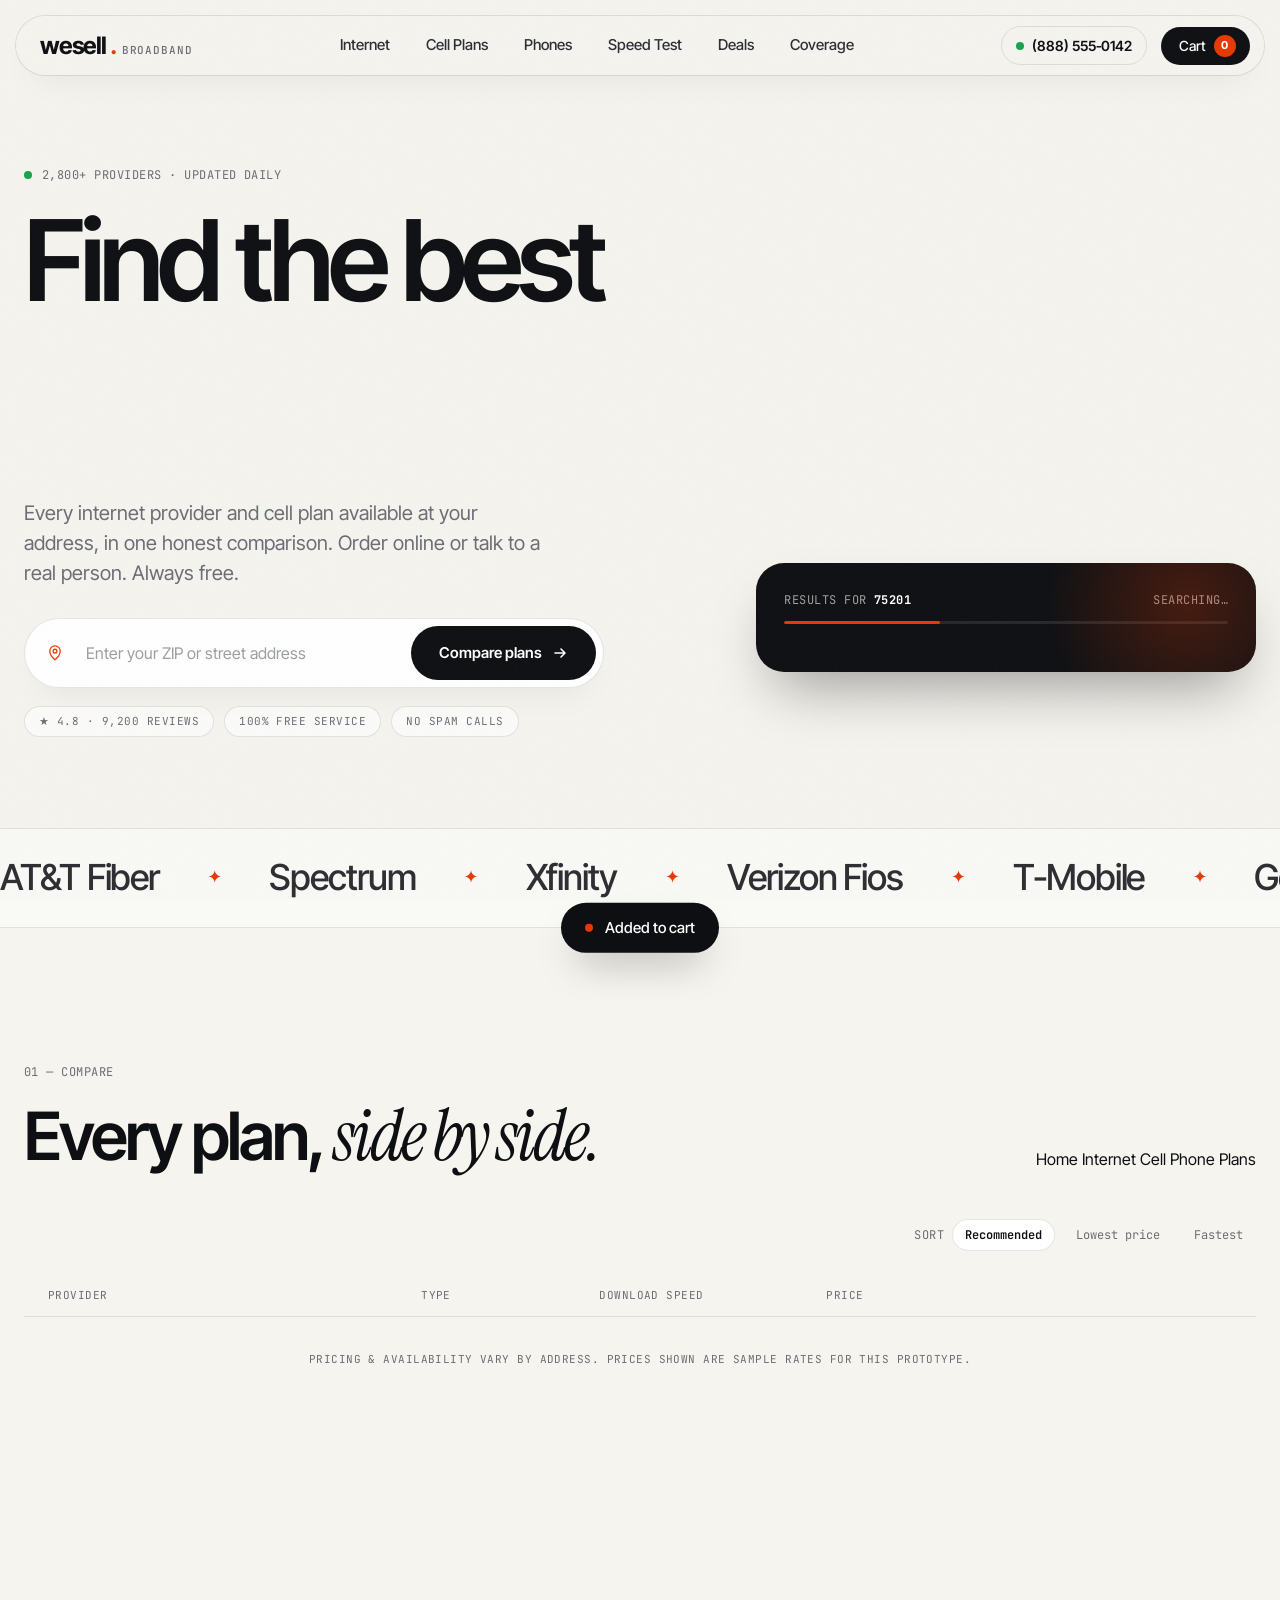
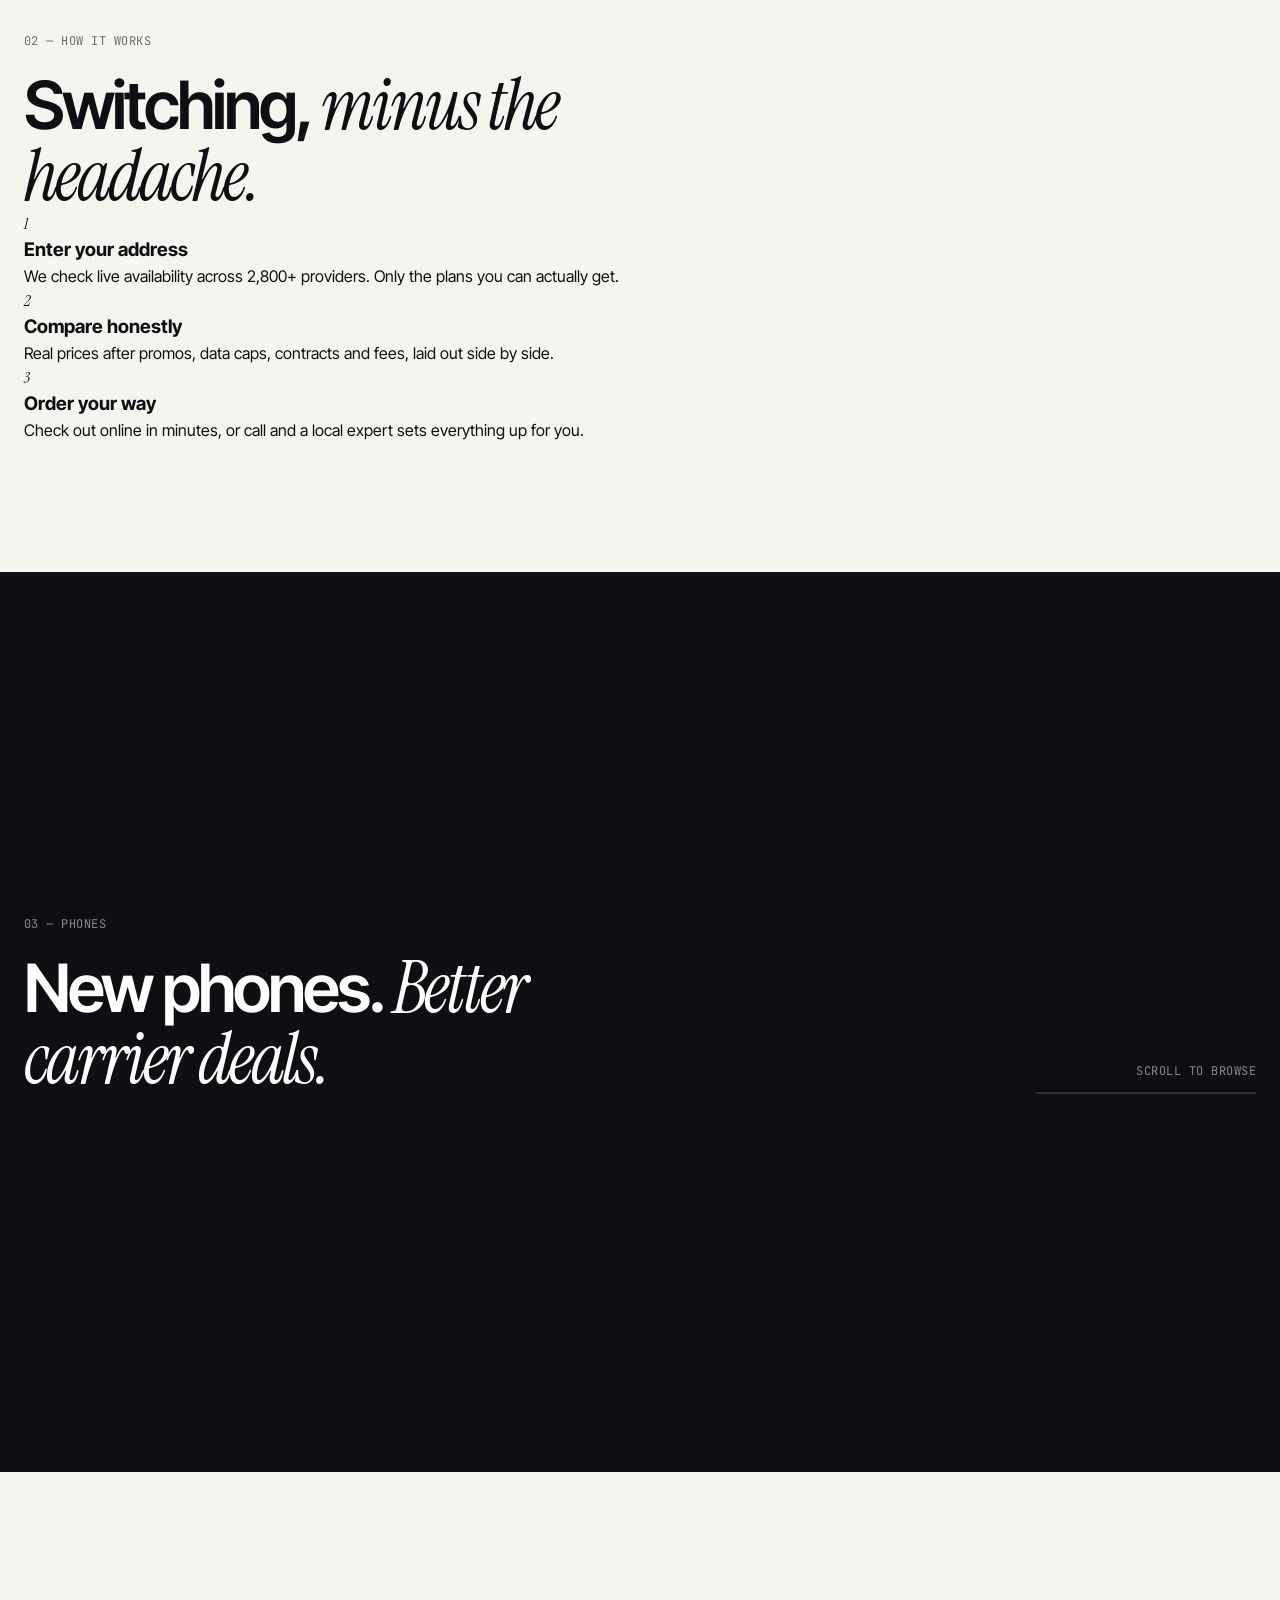
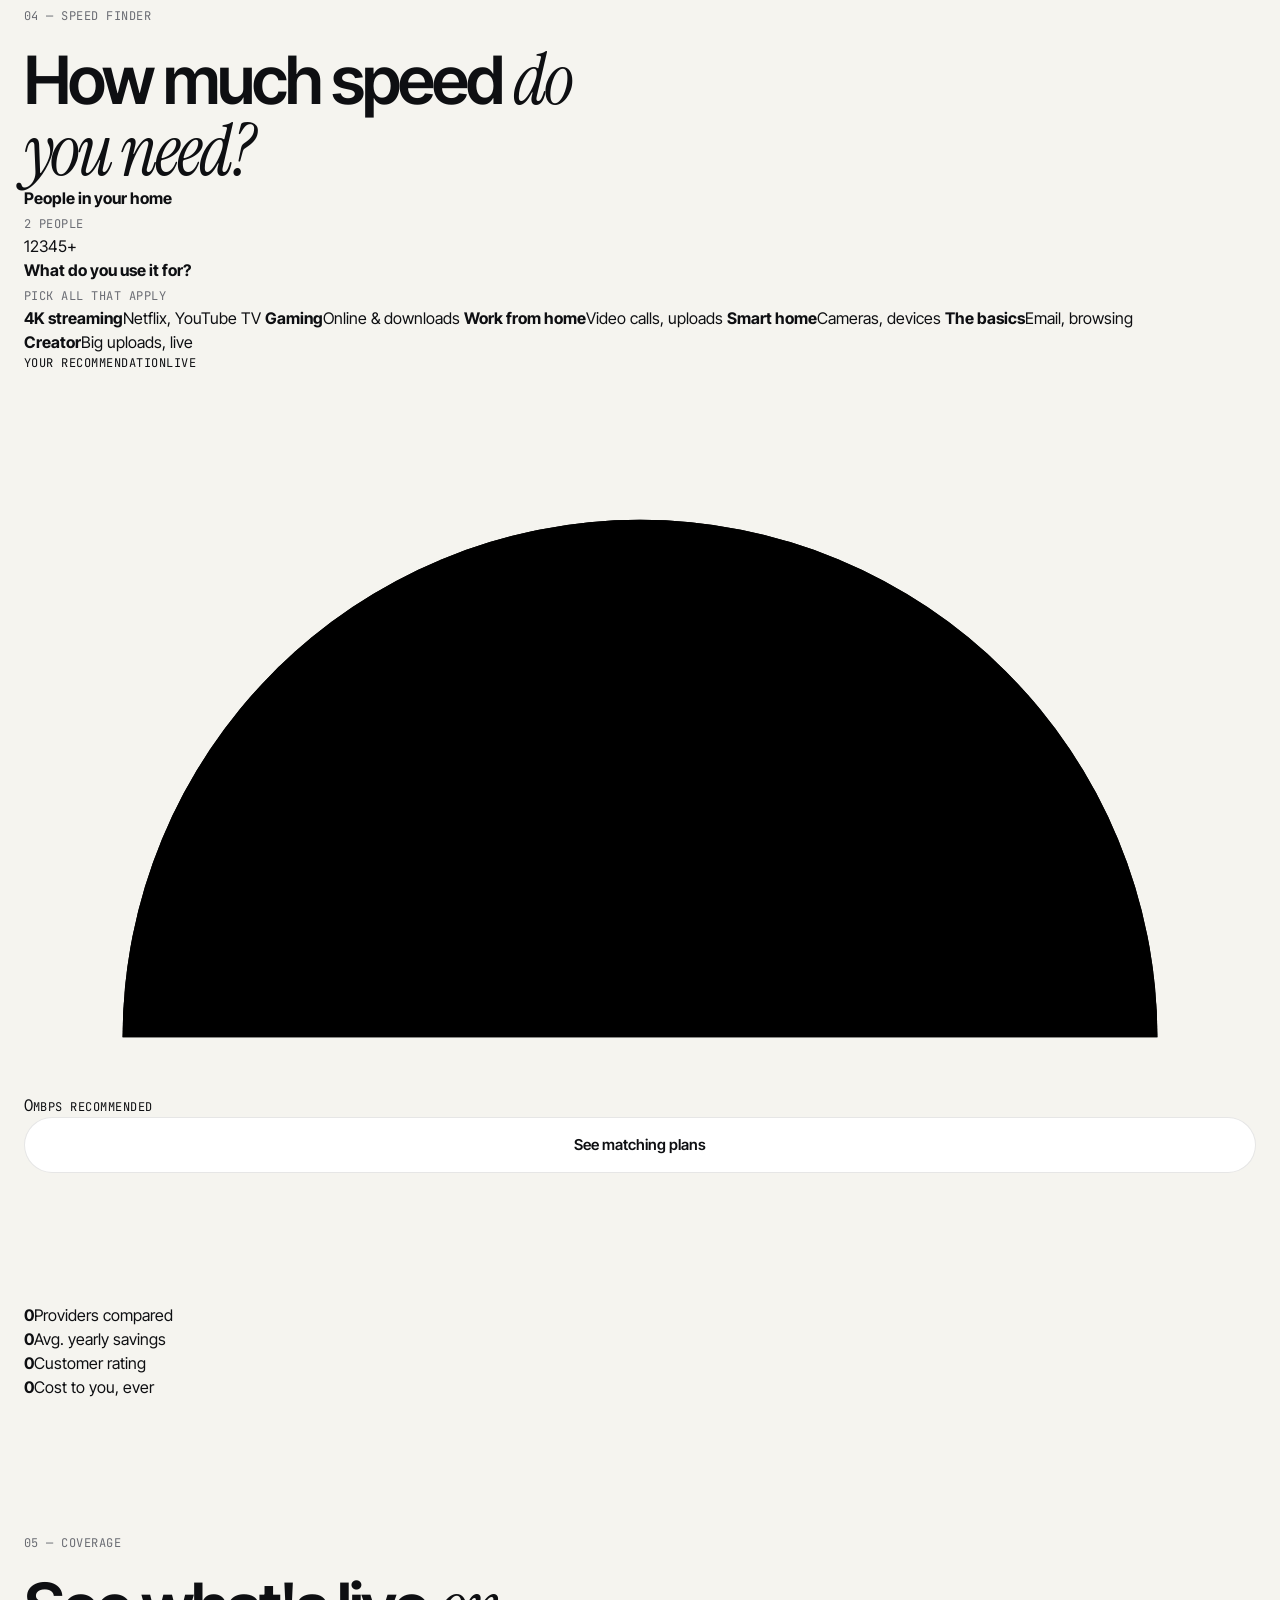
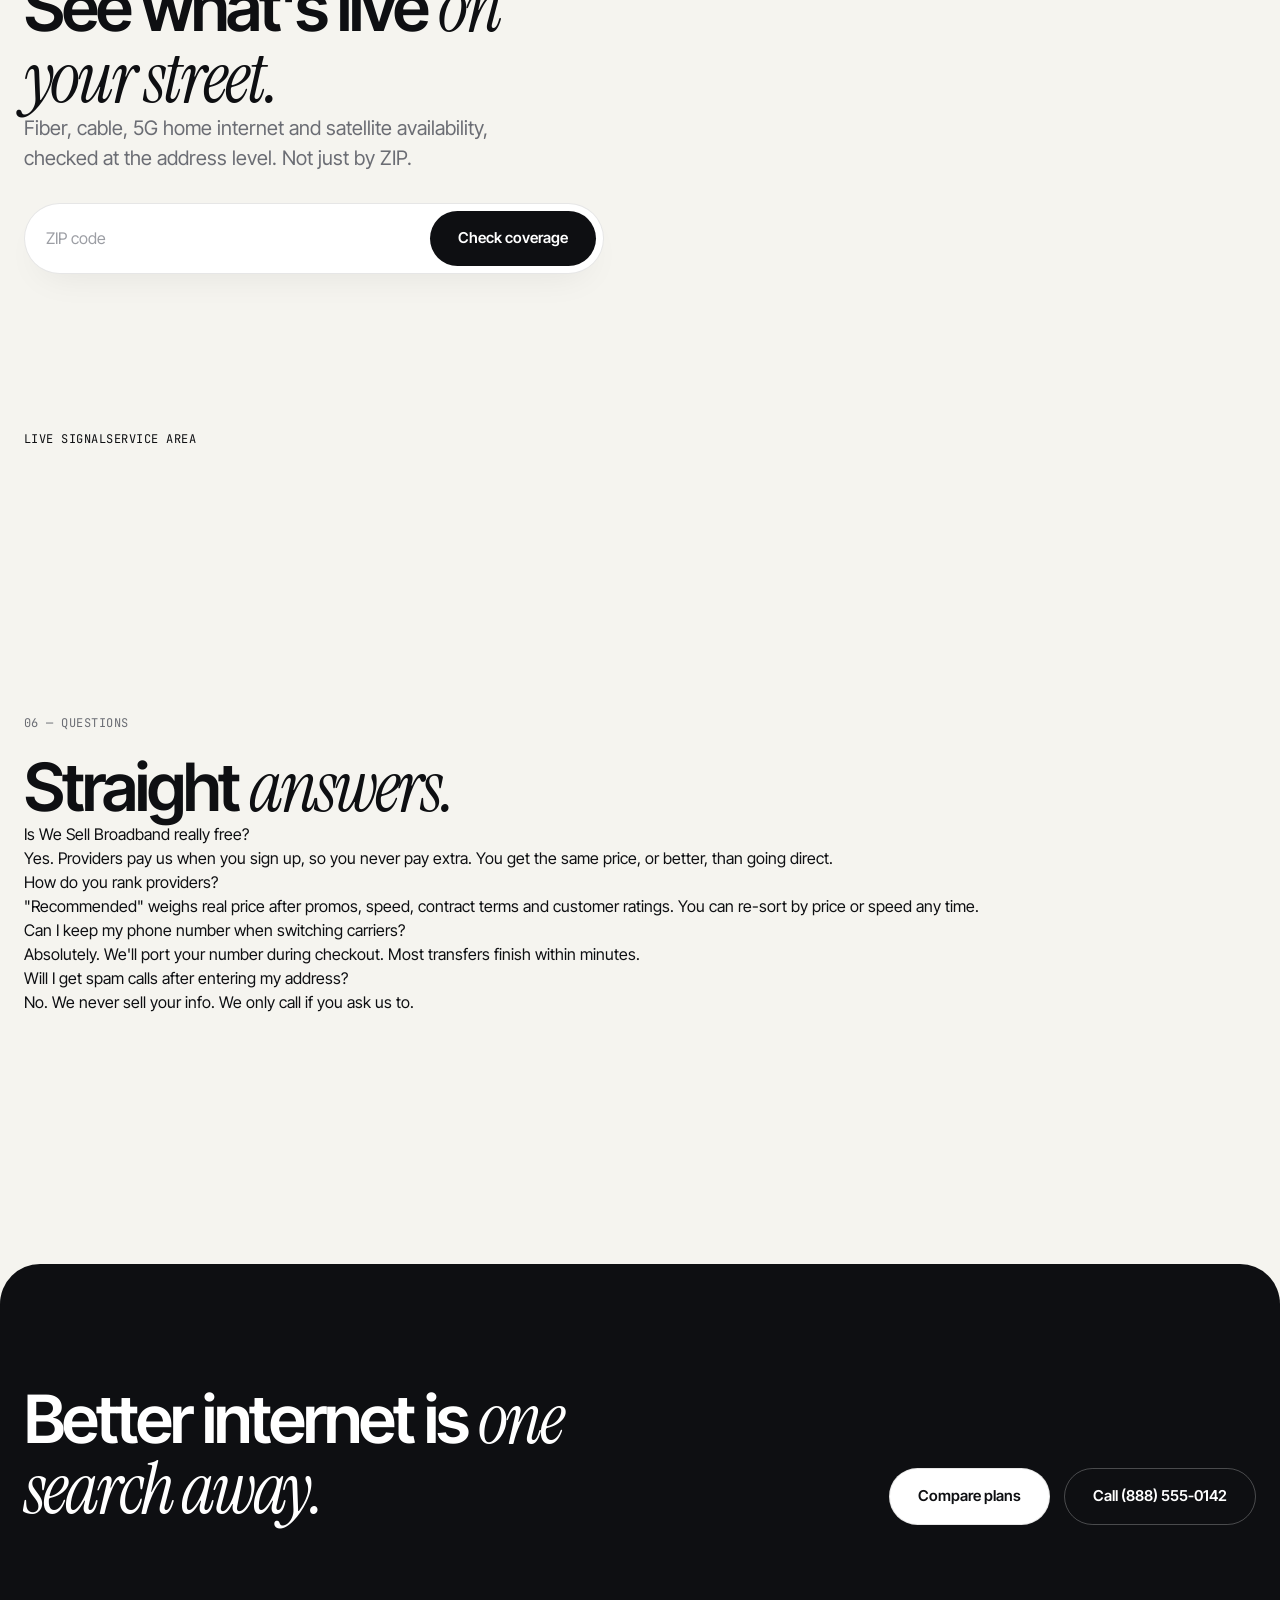
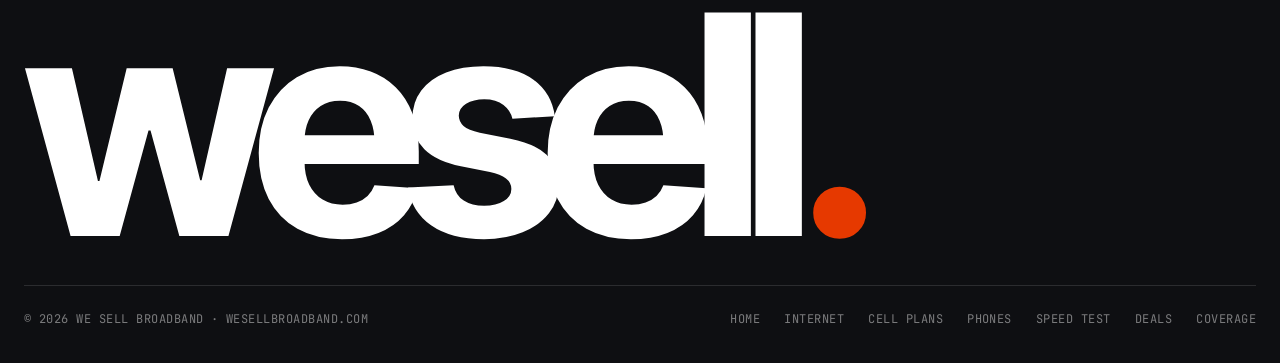
==== commit f350fc55: "Add accurate free speed test tab and real CDN payload measurement engine" ====
--- a/index.html
+++ b/index.html
@@ -20,6 +20,7 @@
       <a href="internet.html">Internet</a>
       <a href="mobile.html">Cell Plans</a>
       <a href="phones.html">Phones</a>
+      <a href="speedtest.html">Speed Test</a>
       <a href="deals.html">Deals</a>
       <a href="coverage.html">Coverage</a>
     </nav>
@@ -239,7 +240,8 @@
           <a href="internet.html">Internet</a>
           <a href="mobile.html">Cell Plans</a>
           <a href="phones.html">Phones</a>
-          <a href="deals.html">Deals</a>
+      <a href="speedtest.html">Speed Test</a>
+      <a href="deals.html">Deals</a>
           <a href="coverage.html">Coverage</a>
         </nav>
       </div>
@@ -251,3 +253,4 @@
   <script src="app.js"></script>
 </body>
 </html>
+
--- a/styles.css
+++ b/styles.css
@@ -418,3 +418,192 @@
   .prov-cell, .action-cell { grid-column: span 1; }
   .input-row { grid-template-columns: 1fr; }
 }
+
+
+/* ---------- SPEED TEST BENCH ---------- */
+.speedtest-station {
+  background: var(--bg-card);
+  border: 1px solid var(--line);
+  border-radius: var(--r);
+  padding: 48px 40px;
+  box-shadow: 0 24px 60px -20px rgba(0, 0, 0, 0.08);
+  position: relative;
+  overflow: hidden;
+}
+.speedtest-station::before {
+  content: ''; position: absolute; width: 320px; height: 320px; top: -100px; left: 50%; transform: translateX(-50%);
+  background: radial-gradient(circle, var(--accent-glow), transparent 70%); pointer-events: none; opacity: 0.6;
+}
+.st-gauge-wrapper {
+  position: relative;
+  max-width: 440px;
+  margin: 0 auto 36px;
+  text-align: center;
+}
+.st-svg {
+  width: 100%;
+  height: auto;
+  display: block;
+  overflow: visible;
+}
+.st-track {
+  fill: none;
+  stroke: rgba(14, 15, 18, 0.08);
+  stroke-width: 14;
+  stroke-linecap: round;
+}
+.st-fill {
+  fill: none;
+  stroke: var(--accent);
+  stroke-width: 14;
+  stroke-linecap: round;
+  stroke-dasharray: 100;
+  stroke-dashoffset: 100;
+  transition: stroke-dashoffset 0.1s linear, stroke 0.3s;
+  filter: drop-shadow(0 0 10px rgba(230, 57, 0, 0.5));
+}
+.st-fill.uploading {
+  stroke: var(--blue);
+  filter: drop-shadow(0 0 10px rgba(29, 88, 246, 0.5));
+}
+.st-center-readout {
+  position: absolute;
+  left: 0; right: 0; bottom: 0;
+  display: flex;
+  flex-direction: column;
+  align-items: center;
+  justify-content: flex-end;
+}
+.st-phase-label {
+  font-size: 13px;
+  color: var(--muted);
+  letter-spacing: 0.06em;
+  margin-bottom: 2px;
+}
+.st-num-box {
+  display: flex;
+  align-items: baseline;
+  gap: 6px;
+}
+.st-num-box span {
+  font-size: clamp(54px, 7vw, 76px);
+  font-weight: 700;
+  letter-spacing: -0.06em;
+  line-height: 1;
+  font-variant-numeric: tabular-nums;
+  color: var(--ink);
+}
+.st-num-box small {
+  font-size: 16px;
+  font-weight: 600;
+  color: var(--muted);
+}
+.st-sub-status {
+  font-size: 13px;
+  color: var(--muted);
+  margin-top: 6px;
+}
+
+.st-metrics-grid {
+  display: grid;
+  grid-template-columns: repeat(4, 1fr);
+  gap: 16px;
+  border-top: 1px solid var(--line);
+  border-bottom: 1px solid var(--line);
+  padding: 24px 0;
+  margin-bottom: 32px;
+}
+.st-metric-box {
+  text-align: center;
+  border-right: 1px solid var(--line);
+}
+.st-metric-box:last-child {
+  border-right: 0;
+}
+.st-metric-val {
+  margin-top: 6px;
+  display: flex;
+  align-items: baseline;
+  justify-content: center;
+  gap: 4px;
+}
+.st-metric-val b {
+  font-size: 28px;
+  font-weight: 700;
+  letter-spacing: -0.03em;
+  font-variant-numeric: tabular-nums;
+}
+.st-metric-val small {
+  color: var(--muted);
+  font-size: 12px;
+}
+
+.st-controls {
+  display: flex;
+  flex-direction: column;
+  align-items: center;
+  gap: 16px;
+}
+.btn-large {
+  padding: 18px 48px;
+  font-size: 17px;
+  font-weight: 700;
+  box-shadow: 0 16px 32px -10px rgba(0, 0, 0, 0.25);
+}
+.st-server-info {
+  display: flex;
+  gap: 20px;
+  color: var(--muted);
+  font-size: 11px;
+}
+.st-server-info b {
+  color: var(--ink);
+}
+
+.st-verdict {
+  margin-top: 36px;
+  padding: 28px;
+  background: var(--bg);
+  border: 1px solid var(--line);
+  border-radius: var(--r-sm);
+  animation: rowIn 0.5s var(--ease);
+}
+.st-verdict-head {
+  display: flex;
+  align-items: center;
+  justify-content: space-between;
+}
+.st-verdict-head h3 {
+  font-size: 22px;
+  font-weight: 600;
+  letter-spacing: -0.02em;
+}
+.st-verdict-actions {
+  display: flex;
+  gap: 12px;
+  flex-wrap: wrap;
+}
+
+.speed-faq-grid {
+  display: grid;
+  grid-template-columns: repeat(3, 1fr);
+  gap: 24px;
+}
+
+@media (max-width: 768px) {
+  .st-metrics-grid {
+    grid-template-columns: repeat(2, 1fr);
+    gap: 20px;
+  }
+  .st-metric-box:nth-child(2) {
+    border-right: 0;
+  }
+  .st-server-info {
+    flex-direction: column;
+    align-items: center;
+    gap: 4px;
+  }
+  .speed-faq-grid {
+    grid-template-columns: 1fr;
+  }
+}
